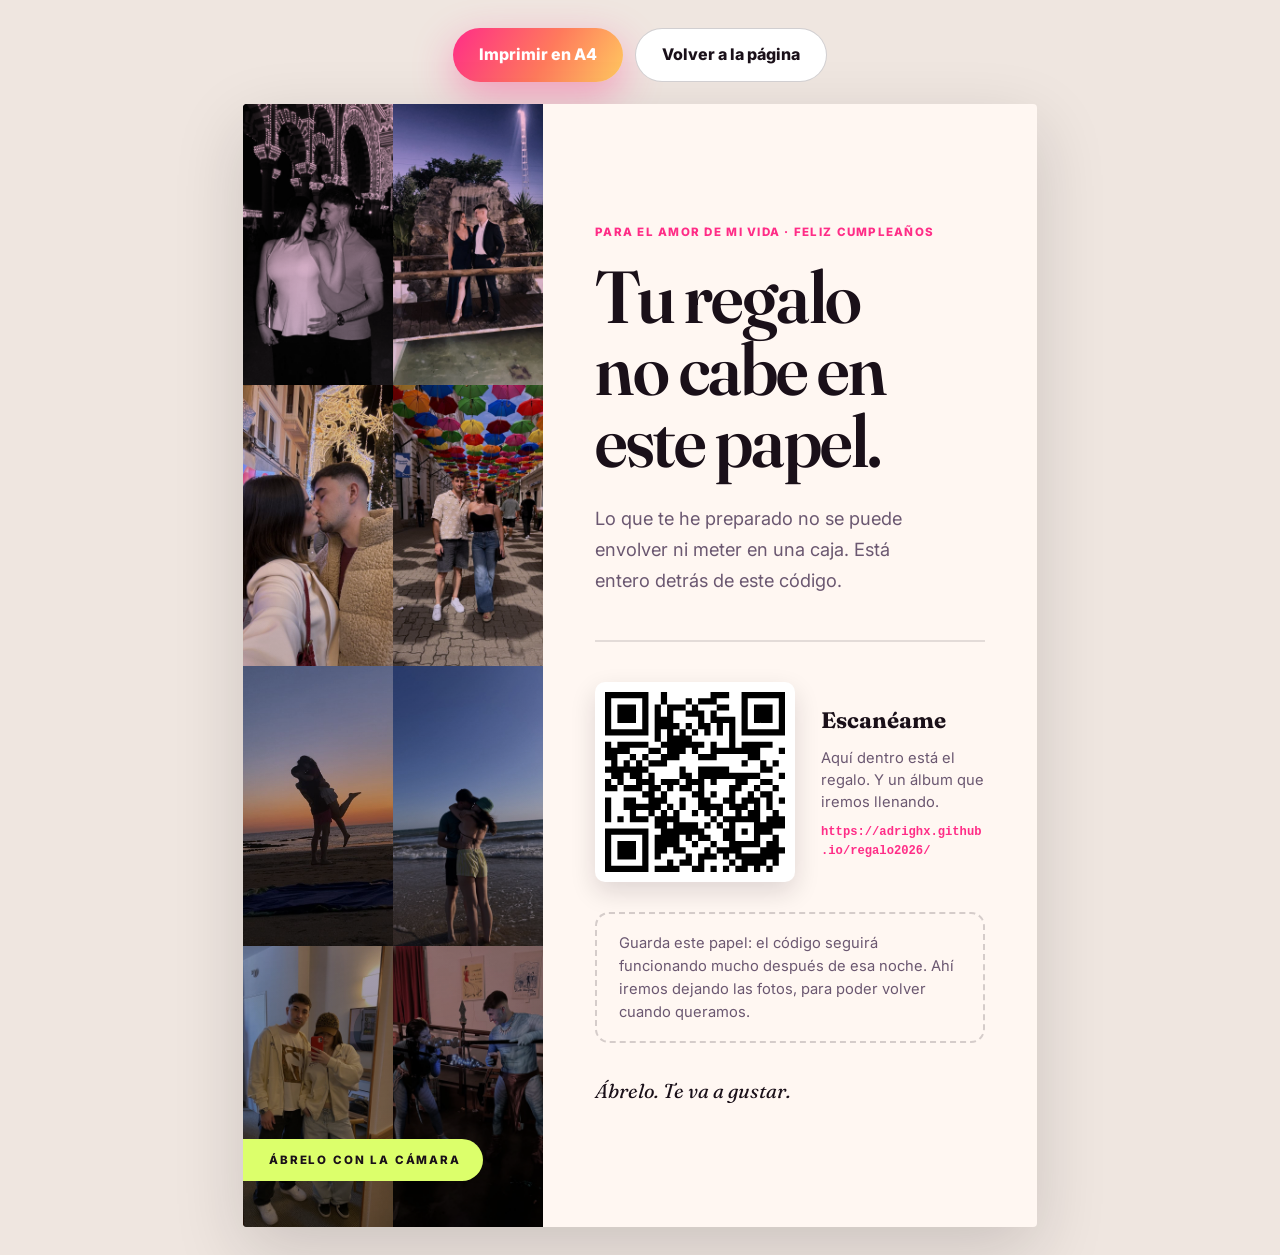
==== flyer.html @ 54339b84 "Add files via upload" ====
<!doctype html>
<html lang="es">
  <head>
    <meta charset="UTF-8" />
    <meta name="viewport" content="width=device-width, initial-scale=1.0" />
    <!-- Ni el título de la pestaña destripa la sorpresa -->
    <title>Panfleto imprimible</title>
    <meta name="robots" content="noindex" />
    <meta name="description" content="Panfleto imprimible en A4 con el código QR del regalo." />

    <link rel="icon" href="assets/favicon.svg" type="image/svg+xml" />
    <link rel="preconnect" href="https://fonts.googleapis.com" />
    <link rel="preconnect" href="https://fonts.gstatic.com" crossorigin />
    <link
      href="https://fonts.googleapis.com/css2?family=Fraunces:opsz,wght@9..144,400;9..144,600&family=Inter:wght@400;500;700;800&display=swap"
      rel="stylesheet"
    />
    <link rel="stylesheet" href="styles.css" />
    <script src="config.js"></script>
  </head>

  <body class="print-body">
    <!-- Estos botones no salen al imprimir -->
    <div class="print-actions">
      <button class="btn btn--primary" onclick="window.print()" type="button">
        Imprimir en A4
      </button>
      <a class="btn btn--ghost" href="index.html">Volver a la página</a>
    </div>

    <article class="flyer">
      <!-- ---------------- Columna de fotos ---------------- -->
      <div class="flyer-art">
        <div class="flyer-mosaic" id="flyer-mosaic" aria-hidden="true"></div>
        <p class="flyer-badge">Ábrelo con la cámara</p>
      </div>

      <!-- ---------------- Columna de texto ---------------- -->
      <div class="flyer-content">
        <!-- IMPORTANTE: nada de este bloque puede destripar la sorpresa.
             Los textos salen del apartado "flyer" de config.js. -->
        <p class="flyer-kicker" data-flyer="kicker">Para el amor de mi vida · Feliz cumpleaños</p>

        <h1 data-flyer="title">Tu regalo no cabe en este papel.</h1>

        <p class="flyer-lead" data-flyer="lead">
          Lo que te he preparado no se puede envolver ni meter en una caja. Está entero detrás de
          este código.
        </p>

        <div class="flyer-qr">
          <!-- QR guardado como archivo del proyecto: funciona aunque
               desaparezca cualquier servicio externo. Si algún día cambias
               la dirección de la web, regenera este archivo. -->
          <img src="assets/qr-regalo.svg" alt="Código QR que lleva a la página del regalo" />
          <div class="flyer-qr-text">
            <strong data-flyer="qrTitle">Escanéame</strong>
            <p data-flyer="qrText">Aquí dentro está el regalo. Y un álbum que iremos llenando.</p>
            <code id="flyer-url">https://adrighx.github.io/regalo2026/</code>
          </div>
        </div>

        <p class="flyer-note" data-flyer="note">
          Guarda este papel: el código seguirá funcionando mucho después de esa noche. Ahí iremos
          dejando las fotos, para poder volver cuando queramos.
        </p>

        <p class="flyer-sign" data-flyer="sign">Ábrelo. Te va a gustar.</p>
      </div>
    </article>

    <!-- El panfleto no usa script.js: se monta solo, con sus propios textos -->
    <script>
      // Piezas propias del panfleto: textos, mosaico de fotos y dirección del QR.
      document.addEventListener("DOMContentLoaded", () => {
        const cfg = window.GIFT_CONFIG || {};
        const f = cfg.flyer || {};

        // Textos: solo los del apartado "flyer", nunca los de la página
        document.querySelectorAll("[data-flyer]").forEach((nodo) => {
          const v = f[nodo.dataset.flyer];
          if (v) nodo.textContent = v;
        });

        const mosaico = document.getElementById("flyer-mosaic");
        const fotos = (cfg.heroPhotos || []).slice(0, 8);
        if (mosaico) {
          fotos.forEach((archivo) => {
            // Cada foto en su celda, para poder reencuadrarla desde el CSS
            const celda = document.createElement("div");
            celda.className = "flyer-cell";

            const img = document.createElement("img");
            img.src = "assets/collage/" + archivo;
            img.alt = "";

            celda.append(img);
            mosaico.append(celda);
          });
        }

        const url = document.getElementById("flyer-url");
        if (url && cfg.publicUrl) url.textContent = cfg.publicUrl;
      });
    </script>
  </body>
</html>
---- styles.css ----
/* ============================================================
   REGALO PARA MÓNICA · Karol G en Sevilla
   Hoja de estilos única. Ordenada por secciones para que sea
   fácil encontrar y tocar cosas.
   ============================================================ */

/* ------------------------------------------------------------
   1. VARIABLES DE COLOR Y TIPOGRAFÍA
   ------------------------------------------------------------ */
:root {
  --night: #120a16;
  --night-2: #1b0f22;
  --paper: #fff7f2;
  --ink: #1a1019;
  --muted: #6b5871;
  --muted-light: rgba(255, 247, 242, 0.72);

  --pink: #ff2d87;
  --coral: #ff7a5c;
  --violet: #7b3dff;
  --aqua: #12d8c4;
  --lime: #dcff6b;
  --gold: #ffc960;

  --display: "Fraunces", Georgia, "Times New Roman", serif;
  --body: Inter, system-ui, -apple-system, "Segoe UI", sans-serif;

  --radius: 20px;
  --radius-sm: 12px;
  --shadow-soft: 0 24px 70px rgba(26, 16, 25, 0.16);
  --shadow-hard: 0 30px 90px rgba(0, 0, 0, 0.45);

  --wrap: 1120px;
  --ease: cubic-bezier(0.22, 1, 0.36, 1);
}

/* ------------------------------------------------------------
   2. BASE
   ------------------------------------------------------------ */
*,
*::before,
*::after {
  box-sizing: border-box;
}

html {
  scroll-behavior: smooth;
  -webkit-text-size-adjust: 100%;
}

body {
  margin: 0;
  min-height: 100svh;
  overflow-x: hidden;
  color: var(--ink);
  font-family: var(--body);
  font-size: 16px;
  line-height: 1.6;
  background: var(--paper);
}

img {
  display: block;
  max-width: 100%;
}

h1,
h2,
h3 {
  margin: 0;
  font-family: var(--display);
  font-weight: 600;
  font-variation-settings: "opsz" 120, "SOFT" 20;
  letter-spacing: -0.02em;
  line-height: 0.98;
  text-wrap: balance;
}

p {
  margin: 0;
}

a {
  color: inherit;
}

button,
a {
  -webkit-tap-highlight-color: transparent;
}

:focus-visible {
  outline: 3px solid var(--aqua);
  outline-offset: 3px;
  border-radius: 6px;
}

.wrap {
  width: 100%;
  max-width: var(--wrap);
  margin-inline: auto;
  padding-inline: clamp(20px, 5vw, 48px);
}

.skip-link {
  position: absolute;
  top: -100px;
  left: 16px;
  z-index: 999;
  padding: 12px 18px;
  border-radius: 999px;
  background: var(--lime);
  color: var(--ink);
  font-weight: 800;
  text-decoration: none;
  transition: top 0.2s;
}

.skip-link:focus {
  top: 16px;
}

/* ------------------------------------------------------------
   3. PIEZAS REUTILIZABLES
   ------------------------------------------------------------ */
/* Ojo: en bloque y con el punto inline. Con inline-flex el texto se
   parte en trozos sueltos y al hacer dos líneas queda descolocado. */
.eyebrow {
  display: block;
  margin: 0 0 18px;
  color: var(--pink);
  font-size: 0.76rem;
  font-weight: 800;
  letter-spacing: 0.16em;
  line-height: 1.5;
  text-transform: uppercase;
}

.eyebrow .dot {
  display: inline-block;
  width: 7px;
  height: 7px;
  margin-right: 12px;
  border-radius: 50%;
  background: currentColor;
  box-shadow: 0 0 0 4px rgba(255, 45, 135, 0.18);
  vertical-align: middle;
}

.btn {
  display: inline-flex;
  align-items: center;
  justify-content: center;
  gap: 10px;
  min-height: 54px;
  padding: 0 26px;
  border: 0;
  border-radius: 999px;
  font: inherit;
  font-weight: 800;
  text-decoration: none;
  cursor: pointer;
  transition: transform 0.25s var(--ease), box-shadow 0.25s var(--ease);
}

.btn--primary {
  color: #fff;
  background: linear-gradient(120deg, var(--pink), var(--coral) 55%, var(--gold));
  box-shadow: 0 14px 40px rgba(255, 45, 135, 0.4);
}

.btn--ghost {
  border: 1px solid rgba(255, 247, 242, 0.28);
  background: rgba(255, 247, 242, 0.07);
  color: var(--paper);
  backdrop-filter: blur(10px);
}

.btn:hover {
  transform: translateY(-2px);
}

.btn--primary:hover {
  box-shadow: 0 20px 52px rgba(255, 45, 135, 0.52);
}

.btn:active {
  transform: translateY(0);
}

/* Animación de entrada al hacer scroll (la activa script.js) */
.reveal {
  opacity: 0;
  transform: translateY(26px);
  transition: opacity 0.7s var(--ease), transform 0.7s var(--ease);
}

.reveal.is-visible {
  opacity: 1;
  transform: none;
}

.section-heading h2 {
  max-width: 18ch;
  font-size: clamp(2.3rem, 6vw, 4.6rem);
}

.section-sub {
  max-width: 46ch;
  margin-top: 20px;
  color: var(--muted);
  font-size: 1.05rem;
}

/* ------------------------------------------------------------
   4. PORTADA
   ------------------------------------------------------------ */
.hero {
  position: relative;
  display: flex;
  flex-direction: column;
  min-height: 100svh;
  padding: 22px 0 90px;
  overflow: hidden;
  background: radial-gradient(120% 90% at 50% 0%, var(--night-2), var(--night) 70%);
  color: var(--paper);
  isolation: isolate;
}

/* Manchas de color que se mueven despacio de fondo */
.aurora {
  position: absolute;
  inset: -20%;
  z-index: -2;
  filter: blur(90px);
  opacity: 0.55;
  pointer-events: none;
}

.aurora span {
  position: absolute;
  width: 46vmax;
  height: 46vmax;
  border-radius: 50%;
  animation: drift 26s ease-in-out infinite alternate;
}

.aurora span:nth-child(1) {
  top: -6%;
  left: -8%;
  background: var(--pink);
}

.aurora span:nth-child(2) {
  top: 8%;
  right: -12%;
  background: var(--violet);
  animation-delay: -9s;
}

.aurora span:nth-child(3) {
  bottom: -22%;
  left: 26%;
  background: var(--aqua);
  animation-delay: -17s;
  opacity: 0.65;
}

@keyframes drift {
  from {
    transform: translate3d(0, 0, 0) scale(1);
  }
  to {
    transform: translate3d(6vw, 5vh, 0) scale(1.18);
  }
}

/* Grano de película, le da textura de cartel impreso */
.grain {
  position: absolute;
  inset: 0;
  z-index: -1;
  opacity: 0.16;
  pointer-events: none;
  background-image: url("data:image/svg+xml,%3Csvg xmlns='http://www.w3.org/2000/svg' width='140' height='140'%3E%3Cfilter id='n'%3E%3CfeTurbulence type='fractalNoise' baseFrequency='0.85' numOctaves='3'/%3E%3C/filter%3E%3Crect width='140' height='140' filter='url(%23n)' opacity='0.5'/%3E%3C/svg%3E");
}

.topbar {
  position: relative;
  z-index: 3;
  display: flex;
  align-items: center;
  justify-content: space-between;
  gap: 16px;
  width: 100%;
  max-width: var(--wrap);
  margin-inline: auto;
  padding-inline: clamp(20px, 5vw, 48px);
}

.brand,
.nav-link {
  display: inline-flex;
  align-items: center;
  gap: 10px;
  min-height: 44px;
  font-weight: 800;
  text-decoration: none;
}

/* --- "TE AMO" de la esquina: corazón que late + letras que flotan --- */
.brand-heart {
  display: grid;
  place-items: center;
  width: 34px;
  height: 34px;
  border-radius: 50%;
  color: var(--pink);
  background: rgba(255, 45, 135, 0.14);
  box-shadow: 0 0 0 1px rgba(255, 45, 135, 0.35);
  animation: latido 1.6s ease-in-out infinite;
}

@keyframes latido {
  0%,
  100% {
    transform: scale(1);
  }
  14% {
    transform: scale(1.18);
  }
  28% {
    transform: scale(1);
  }
  42% {
    transform: scale(1.12);
  }
  56% {
    transform: scale(1);
  }
}

.brand-text {
  display: inline-flex;
  font-family: var(--display);
  font-size: 1.32rem;
  font-weight: 600;
  letter-spacing: 0.06em;
}

.brand-text b {
  display: inline-block;
  font-weight: inherit;
  background: linear-gradient(120deg, var(--pink), var(--coral) 45%, var(--gold));
  -webkit-background-clip: text;
  background-clip: text;
  color: transparent;
  animation: flotar 3.2s ease-in-out infinite;
}

/* El hueco entre TE y AMO */
.brand-text i {
  width: 0.36em;
}

.brand-text b:nth-child(1) {
  animation-delay: 0s;
}
.brand-text b:nth-child(2) {
  animation-delay: 0.12s;
}
.brand-text b:nth-child(4) {
  animation-delay: 0.24s;
}
.brand-text b:nth-child(5) {
  animation-delay: 0.36s;
}
.brand-text b:nth-child(6) {
  animation-delay: 0.48s;
}

@keyframes flotar {
  0%,
  100% {
    transform: translateY(0) rotate(0deg);
  }
  50% {
    transform: translateY(-4px) rotate(-3deg);
  }
}

.brand:hover .brand-text b {
  animation-duration: 1.1s;
}

.topbar-links {
  display: flex;
  gap: 10px;
}

.nav-link {
  padding-inline: 18px;
  border: 1px solid rgba(255, 247, 242, 0.24);
  border-radius: 999px;
  background: rgba(255, 247, 242, 0.06);
  font-size: 0.92rem;
  transition: background 0.25s, border-color 0.25s;
}

.nav-link:hover {
  background: rgba(255, 247, 242, 0.16);
  border-color: rgba(255, 247, 242, 0.5);
}

.hero-grid {
  position: relative;
  z-index: 2;
  display: grid;
  grid-template-columns: minmax(0, 1.05fr) minmax(300px, 460px);
  align-items: center;
  gap: clamp(36px, 6vw, 80px);
  width: 100%;
  max-width: var(--wrap);
  margin: auto;
  padding: clamp(40px, 7vh, 80px) clamp(20px, 5vw, 48px) 0;
}

.hero-copy {
  min-width: 0;
}

.hero h1 {
  font-size: clamp(2.9rem, 8vw, 6.6rem);
  background: linear-gradient(100deg, #fff7f2 25%, #ffc9e2 60%, #b9f5ec);
  -webkit-background-clip: text;
  background-clip: text;
  color: transparent;
}

.lead {
  max-width: 46ch;
  margin-top: 26px;
  color: var(--muted-light);
  font-size: clamp(1.02rem, 1.6vw, 1.22rem);
  line-height: 1.72;
}

.actions {
  display: flex;
  flex-wrap: wrap;
  gap: 14px;
  margin-top: 34px;
}

/* --- El collage de fotos de la portada --- */
.poster {
  position: relative;
  margin: 0;
}

.poster-collage {
  display: grid;
  grid-template-columns: repeat(3, 1fr);
  gap: 10px;
  padding: 14px;
  border-radius: var(--radius);
  background: rgba(255, 247, 242, 0.06);
  border: 1px solid rgba(255, 247, 242, 0.16);
  box-shadow: var(--shadow-hard);
  backdrop-filter: blur(6px);
  transform: rotate(-1.5deg);
}

/* La celda recorta; la imagen de dentro se puede acercar libremente */
.poster-cell {
  position: relative;
  aspect-ratio: 3 / 4;
  overflow: hidden;
  border-radius: 10px;
  background: rgba(255, 247, 242, 0.08);
  cursor: pointer;
  transition: transform 0.5s var(--ease);
}

/* Que no salgan las 9 planas: cada una con su ángulo */
.poster-cell:nth-child(3n + 1) {
  transform: rotate(-1.6deg);
}
.poster-cell:nth-child(3n + 2) {
  transform: rotate(1.4deg);
}
.poster-cell:nth-child(3n) {
  transform: rotate(-0.6deg);
}

.poster-cell:hover {
  transform: scale(1.06) rotate(0deg);
  z-index: 2;
}

.poster-collage img {
  width: 100%;
  height: 100%;
  object-fit: cover;
  transition: filter 0.5s var(--ease);
}

.poster-collage:hover img {
  filter: saturate(1.12);
}

/* --- Encuadre fino de fotos concretas de la portada ---------------
   scale() acerca y translate() recoloca. El translate va en % del
   ancho/alto de la propia foto, así que no depende del tamaño de
   pantalla. Si cambias el orden en config.js, revisa estos números. */

/* 2ª foto: estabais pequeños en el plano general */
.poster-cell:nth-child(2) img {
  transform: scale(1.32) translateY(-7%);
}

/* 9ª foto: el espejo dejaba mucha pared vacía debajo. El encuadre
   termina justo en el marco del espejo. */
.poster-cell:nth-child(9) img {
  transform: scale(1.5) translate(5%, 13.7%);
}

.poster figcaption {
  position: absolute;
  right: -10px;
  bottom: -22px;
  display: grid;
  gap: 1px;
  padding: 13px 20px;
  border-radius: 14px;
  background: linear-gradient(135deg, var(--lime), var(--aqua));
  color: var(--ink);
  box-shadow: 0 16px 36px rgba(0, 0, 0, 0.4);
  transform: rotate(2deg);
}

.poster figcaption span {
  font-size: 0.68rem;
  font-weight: 800;
  letter-spacing: 0.12em;
  text-transform: uppercase;
}

.poster figcaption strong {
  font-family: var(--display);
  font-size: 1.35rem;
  font-weight: 600;
}

.scroll-hint {
  position: relative;
  z-index: 2;
  display: grid;
  place-items: center;
  margin-top: 46px;
}

.scroll-hint span {
  display: block;
  width: 24px;
  height: 40px;
  border: 2px solid rgba(255, 247, 242, 0.35);
  border-radius: 999px;
}

.scroll-hint span::after {
  content: "";
  display: block;
  width: 4px;
  height: 8px;
  margin: 7px auto;
  border-radius: 2px;
  background: var(--paper);
  animation: wheel 1.8s ease-in-out infinite;
}

@keyframes wheel {
  0%,
  100% {
    transform: translateY(0);
    opacity: 1;
  }
  60% {
    transform: translateY(14px);
    opacity: 0;
  }
}

/* ------------------------------------------------------------
   5. EL REGALO (banda oscura + entrada)
   ------------------------------------------------------------ */
.reveal-band {
  position: relative;
  padding: clamp(70px, 11vw, 120px) 0;
  background: linear-gradient(180deg, var(--night) 0%, #1d0f24 55%, var(--night) 100%);
  color: var(--paper);
}

.reveal-band .section-heading h2 {
  background: linear-gradient(100deg, #fff7f2, #ffd0e6 70%);
  -webkit-background-clip: text;
  background-clip: text;
  color: transparent;
}

.ticket-holder {
  position: relative;
  margin-top: 44px;
}

.ticket {
  position: relative;
  display: grid;
  grid-template-columns: minmax(0, 1fr) 200px;
  overflow: hidden;
  border-radius: var(--radius);
  background: linear-gradient(140deg, #fff7f2 0%, #ffe9f3 52%, #e4fffa 100%);
  color: var(--ink);
  box-shadow: 0 30px 90px rgba(255, 45, 135, 0.22), 0 0 0 1px rgba(255, 255, 255, 0.5) inset;
}

/* Muescas del billete, como una entrada de verdad */
.ticket::before,
.ticket::after {
  content: "";
  position: absolute;
  right: 200px;
  width: 26px;
  height: 26px;
  border-radius: 50%;
  background: #1d0f24;
  transform: translateX(50%);
}

.ticket::before {
  top: -13px;
}

.ticket::after {
  bottom: -13px;
}

.ticket-main {
  padding: clamp(28px, 4.5vw, 54px);
}

.ticket-kicker {
  margin-bottom: 16px;
  color: #b31069;
  font-size: 0.74rem;
  font-weight: 800;
  letter-spacing: 0.14em;
  text-transform: uppercase;
}

.ticket h3 {
  max-width: 16ch;
  font-size: clamp(1.85rem, 4.4vw, 3.5rem);
}

.ticket-details {
  display: grid;
  grid-template-columns: repeat(4, minmax(0, 1fr));
  gap: 18px;
  margin: 36px 0 0;
  padding-top: 28px;
  border-top: 1px dashed rgba(26, 16, 25, 0.22);
}

.ticket-details div {
  min-width: 0;
}

.ticket-details dt {
  color: var(--muted);
  font-size: 0.68rem;
  font-weight: 800;
  letter-spacing: 0.1em;
  text-transform: uppercase;
}

.ticket-details dd {
  margin: 7px 0 0;
  font-size: 1.02rem;
  font-weight: 700;
}

.ticket-stub {
  display: grid;
  place-content: center;
  justify-items: center;
  gap: 2px;
  padding: 24px;
  border-left: 2px dashed rgba(26, 16, 25, 0.3);
  background: linear-gradient(160deg, var(--aqua), #7ef0e0);
  text-align: center;
}

.ticket-stub small {
  font-size: 0.72rem;
  font-weight: 800;
  letter-spacing: 0.14em;
  text-transform: uppercase;
}

.ticket-stub strong {
  font-family: var(--display);
  font-size: 4.6rem;
  font-weight: 600;
  line-height: 1;
}

/* Rayitas tipo código de barras */
.stub-code {
  width: 74px;
  height: 34px;
  margin-top: 16px;
  background: repeating-linear-gradient(
    90deg,
    var(--ink) 0 2px,
    transparent 2px 4px,
    var(--ink) 4px 5px,
    transparent 5px 9px
  );
  opacity: 0.75;
}

/* --- La tapa sorpresa que oculta la entrada --- */
.ticket-holder[data-locked="true"] .ticket {
  filter: blur(16px) saturate(0.6);
  transform: scale(0.985);
  pointer-events: none;
  user-select: none;
}

.ticket-holder .ticket {
  transition: filter 0.9s var(--ease), transform 0.9s var(--ease);
}

.ticket-lock {
  position: absolute;
  inset: 0;
  display: grid;
  place-items: center;
  transition: opacity 0.5s var(--ease);
}

.ticket-holder[data-locked="false"] .ticket-lock {
  opacity: 0;
  pointer-events: none;
}

.lock-button {
  display: grid;
  gap: 12px;
  justify-items: center;
  padding: 30px 42px;
  border: 1px solid rgba(255, 247, 242, 0.3);
  border-radius: var(--radius);
  background: rgba(18, 10, 22, 0.55);
  color: var(--paper);
  font: inherit;
  font-weight: 800;
  cursor: pointer;
  backdrop-filter: blur(8px);
  transition: transform 0.3s var(--ease), background 0.3s;
}

.lock-button:hover {
  transform: scale(1.05);
  background: rgba(18, 10, 22, 0.72);
}

.lock-emoji {
  font-size: 2.6rem;
  animation: nudge 2.4s ease-in-out infinite;
}

@keyframes nudge {
  0%,
  100% {
    transform: rotate(-6deg) scale(1);
  }
  50% {
    transform: rotate(6deg) scale(1.08);
  }
}

.lock-text {
  letter-spacing: 0.08em;
  text-transform: uppercase;
  font-size: 0.82rem;
}

/* ------------------------------------------------------------
   6. CUENTA ATRÁS
   ------------------------------------------------------------ */
.countdown-block {
  margin-top: clamp(56px, 8vw, 90px);
  text-align: center;
}

.countdown-label {
  color: var(--aqua);
  text-align: center;
}

.countdown-label .dot {
  box-shadow: 0 0 0 4px rgba(18, 216, 196, 0.2);
}

.countdown {
  display: grid;
  grid-template-columns: repeat(4, minmax(0, 1fr));
  gap: 14px;
  margin-top: 6px;
}

.countdown div {
  padding: clamp(18px, 3vw, 30px) 10px;
  border: 1px solid rgba(255, 247, 242, 0.16);
  border-radius: var(--radius-sm);
  background: rgba(255, 247, 242, 0.05);
  box-shadow: 0 10px 34px rgba(0, 0, 0, 0.28);
  backdrop-filter: blur(10px);
}

.countdown strong {
  display: block;
  font-family: var(--display);
  font-size: clamp(2.1rem, 6vw, 3.9rem);
  font-weight: 600;
  font-variant-numeric: tabular-nums;
  line-height: 1;
}

.countdown span {
  display: block;
  margin-top: 8px;
  color: var(--muted-light);
  font-size: 0.68rem;
  font-weight: 800;
  letter-spacing: 0.14em;
  text-transform: uppercase;
}

.countdown-note {
  margin-top: 22px;
  color: rgba(255, 247, 242, 0.55);
  font-size: 0.88rem;
  font-weight: 600;
}

/* ------------------------------------------------------------
   7. LA CARTA + MÚSICA
   ------------------------------------------------------------ */
.letter {
  padding: clamp(70px, 11vw, 120px) 0;
  background: var(--paper);
}

.letter-grid {
  display: grid;
  grid-template-columns: 0.9fr 1.1fr;
  gap: clamp(30px, 6vw, 70px);
  align-items: start;
}

.letter h2 {
  font-size: clamp(2.2rem, 5.4vw, 4.2rem);
}

.letter-body p {
  color: var(--muted);
  font-size: clamp(1.02rem, 1.7vw, 1.2rem);
  line-height: 1.78;
}

.letter-sign {
  margin-top: 24px !important;
  padding-left: 20px;
  border-left: 3px solid var(--pink);
  color: var(--ink) !important;
  font-family: var(--display);
  font-size: 1.32rem !important;
  font-style: italic;
}

.player {
  margin-top: 38px;
}

.player iframe {
  display: block;
  width: 100%;
  border: 0;
  border-radius: var(--radius-sm);
}

/* ------------------------------------------------------------
   8. EL ÁLBUM
   ------------------------------------------------------------ */
.album {
  padding: clamp(60px, 10vw, 110px) 0 clamp(70px, 11vw, 120px);
  background: linear-gradient(180deg, var(--paper), #ffeef4);
}

/* Rejilla de fotos: crece sola según cuántas haya en config.js.
   En el móvil dos columnas, en pantallas grandes las que quepan. */
.album-gallery {
  display: grid;
  grid-template-columns: repeat(auto-fill, minmax(130px, 1fr));
  gap: 12px;
  margin-top: 50px;
}

@media (min-width: 700px) {
  .album-gallery {
    grid-template-columns: repeat(auto-fill, minmax(195px, 1fr));
    gap: 16px;
  }
}

/* Cuando aún no hay fotos, la tarjeta ocupa todo el ancho */
.album-gallery.is-empty {
  grid-template-columns: 1fr;
}

.album-tile {
  display: block;
  padding: 0;
  overflow: hidden;
  border: 0;
  border-radius: 14px;
  background: #f2e7e0;
  cursor: pointer;
  box-shadow: 0 10px 26px rgba(26, 16, 25, 0.1);
  transition: transform 0.35s var(--ease), box-shadow 0.35s var(--ease);
}

.album-tile img {
  width: 100%;
  height: 100%;
  aspect-ratio: 1 / 1;
  object-fit: cover;
  transition: transform 0.6s var(--ease);
}

.album-tile:hover,
.album-tile:focus-visible {
  transform: translateY(-6px);
  box-shadow: 0 22px 46px rgba(26, 16, 25, 0.2);
  z-index: 2;
}

.album-tile:hover img {
  transform: scale(1.07);
}

.album-empty {
  display: grid;
  gap: 10px;
  justify-items: center;
  padding: clamp(48px, 9vw, 84px) 24px;
  border: 2px dashed rgba(26, 16, 25, 0.16);
  border-radius: var(--radius);
  background: repeating-linear-gradient(-45deg, #fbf1ec 0 14px, #fff8f4 14px 28px);
  text-align: center;
}

.album-empty-icon {
  font-size: 2.6rem;
}

.album-empty p {
  font-family: var(--display);
  font-size: clamp(1.3rem, 3.4vw, 1.9rem);
  color: var(--ink);
}

.album-empty small {
  color: var(--muted);
  font-size: 0.94rem;
  font-weight: 600;
}

/* ------------------------------------------------------------
   9. VISOR DE FOTOS
   ------------------------------------------------------------ */
.lightbox {
  position: fixed;
  inset: 0;
  z-index: 2000;
  display: flex;
  flex-direction: column;
  align-items: center;
  justify-content: center;
  gap: 18px;
  padding: clamp(16px, 3vw, 32px);
  background: rgba(12, 7, 15, 0.94);
  backdrop-filter: blur(14px);
  animation: fadeIn 0.28s var(--ease);
}

.lightbox[hidden] {
  display: none;
}

.lightbox-close {
  position: absolute;
  top: 14px;
  right: 18px;
  width: 48px;
  height: 48px;
  border: 0;
  border-radius: 50%;
  background: rgba(255, 247, 242, 0.1);
  color: #fff;
  font-size: 2rem;
  line-height: 1;
  cursor: pointer;
  transition: background 0.2s;
}

.lightbox-close:hover {
  background: var(--pink);
}

/* El escenario ocupa todo el hueco que sobra, así el pie de foto
   nunca se monta encima de la imagen por muy alta que sea. */
.lightbox-stage {
  display: flex;
  flex: 1 1 auto;
  align-items: center;
  gap: clamp(8px, 2vw, 20px);
  width: min(100%, 1000px);
  min-height: 0;
  margin-inline: auto;
}

.lightbox-frame {
  display: grid;
  place-items: center;
  flex: 1 1 auto;
  min-width: 0;
  min-height: 0;
  height: 100%;
}

#lightbox-img {
  max-width: 100%;
  max-height: 100%;
  border-radius: 10px;
  box-shadow: 0 30px 70px rgba(0, 0, 0, 0.6);
  animation: popIn 0.32s var(--ease);
}

.lightbox-nav {
  flex: 0 0 auto;
  width: 52px;
  height: 52px;
  border: 0;
  border-radius: 50%;
  background: rgba(255, 247, 242, 0.1);
  color: #fff;
  font-size: 1.3rem;
  cursor: pointer;
  transition: background 0.2s, transform 0.2s;
}

.lightbox-nav:hover {
  background: var(--pink);
  transform: scale(1.08);
}

.lightbox-bar {
  display: grid;
  flex: 0 0 auto;
  gap: 6px;
  justify-items: center;
  color: #fff;
  text-align: center;
}

.lightbox-bar p {
  font-family: var(--display);
  font-size: 1.3rem;
}

.lightbox-counter {
  font-family: var(--body) !important;
  font-size: 0.8rem !important;
  font-weight: 700;
  letter-spacing: 0.1em;
  color: rgba(255, 247, 242, 0.55);
}

@keyframes fadeIn {
  from {
    opacity: 0;
  }
}

@keyframes popIn {
  from {
    opacity: 0;
    transform: scale(0.94);
  }
}

/* ------------------------------------------------------------
   10. PIE DE PÁGINA
   ------------------------------------------------------------ */
.site-footer {
  padding: 42px 0 54px;
  background: var(--night);
  color: var(--muted-light);
}

.footer-grid {
  display: flex;
  flex-wrap: wrap;
  align-items: center;
  justify-content: space-between;
  gap: 18px;
  font-size: 0.9rem;
}

.site-footer strong {
  color: var(--paper);
}

/* ------------------------------------------------------------
   11. CONFETI
   ------------------------------------------------------------ */
.confetti {
  position: fixed;
  top: -20px;
  z-index: 3000;
  width: 9px;
  height: 15px;
  border-radius: 2px;
  pointer-events: none;
  animation: fall 2.1s linear forwards;
}

@keyframes fall {
  to {
    transform: translate3d(var(--drift), 108vh, 0) rotate(640deg);
    opacity: 0;
  }
}

/* ------------------------------------------------------------
   12. MODO "DESPUÉS DEL CONCIERTO"
   Cuando pase el 11/06/2027 la página cambia de tono sola.
   ------------------------------------------------------------ */
[data-phase="despues"] .countdown-label {
  color: var(--gold);
}

[data-phase="despues"] .countdown-label .dot {
  box-shadow: 0 0 0 4px rgba(255, 201, 96, 0.2);
}

[data-phase="despues"] .scroll-hint,
[data-phase="despues"] .lock-emoji {
  display: none;
}

[data-phase="dia"] .hero h1 {
  background: linear-gradient(100deg, #fff7f2 20%, var(--gold) 70%);
  -webkit-background-clip: text;
  background-clip: text;
  color: transparent;
}

/* ------------------------------------------------------------
   13. RESPONSIVE
   ------------------------------------------------------------ */
@media (max-width: 900px) {
  .hero-grid,
  .letter-grid {
    grid-template-columns: 1fr;
  }

  .hero {
    min-height: auto;
    padding-bottom: 64px;
  }

  .poster {
    max-width: 420px;
    margin-inline: auto;
  }

  .ticket {
    grid-template-columns: 1fr;
  }

  .ticket::before,
  .ticket::after {
    right: 50%;
    top: auto;
    bottom: auto;
  }

  .ticket::before {
    left: -13px;
    right: auto;
    top: calc(100% - 118px);
    transform: none;
  }

  .ticket::after {
    right: -13px;
    left: auto;
    top: calc(100% - 118px);
    transform: none;
  }

  .ticket-stub {
    grid-auto-flow: column;
    align-items: center;
    justify-content: center;
    gap: 14px;
    padding: 20px;
    border-left: 0;
    border-top: 2px dashed rgba(26, 16, 25, 0.3);
  }

  .ticket-stub strong {
    font-size: 3rem;
  }

  .stub-code {
    margin-top: 0;
  }

  .ticket-details {
    grid-template-columns: repeat(2, minmax(0, 1fr));
  }
}

@media (max-width: 560px) {
  .nav-link--print {
    display: none;
  }

  .hero h1 {
    font-size: clamp(2.5rem, 11vw, 3.4rem);
  }

  .actions {
    display: grid;
  }

  .btn {
    width: 100%;
  }

  .poster figcaption {
    right: 0;
    bottom: -18px;
    padding: 10px 16px;
  }

  .countdown {
    grid-template-columns: repeat(2, minmax(0, 1fr));
    gap: 10px;
  }

  .lightbox-nav {
    width: 44px;
    height: 44px;
  }
}

/* ------------------------------------------------------------
   14. ACCESIBILIDAD: menos movimiento
   ------------------------------------------------------------ */
@media (prefers-reduced-motion: reduce) {
  html {
    scroll-behavior: auto;
  }

  *,
  *::before,
  *::after {
    animation-duration: 0.001ms !important;
    animation-iteration-count: 1 !important;
    transition-duration: 0.001ms !important;
  }

  .reveal {
    opacity: 1;
    transform: none;
  }
}

/* ============================================================
   15. EL PANFLETO IMPRIMIBLE (flyer.html)
   ============================================================ */
.print-body {
  display: grid;
  place-items: center;
  min-height: 100svh;
  padding: 28px 16px;
  background: #efe6e0;
}

.print-actions {
  display: flex;
  flex-wrap: wrap;
  gap: 12px;
  justify-content: center;
  margin-bottom: 22px;
}

.print-actions .btn--ghost {
  border-color: rgba(26, 16, 25, 0.2);
  background: #fff;
  color: var(--ink);
}

.flyer {
  display: grid;
  grid-template-columns: 300px 1fr;
  width: min(100%, 794px);
  min-height: 1123px;
  overflow: hidden;
  border-radius: 4px;
  background: var(--paper);
  box-shadow: var(--shadow-soft);
}

.flyer-art {
  position: relative;
  overflow: hidden;
  background: var(--night);
}

.flyer-mosaic {
  display: grid;
  grid-template-columns: repeat(2, 1fr);
  grid-auto-rows: 1fr;
  width: 100%;
  height: 100%;
}

/* Mismo sistema que en la portada: la celda recorta, la foto se acerca */
.flyer-cell {
  position: relative;
  overflow: hidden;
}

.flyer-mosaic img {
  width: 100%;
  height: 100%;
  object-fit: cover;
}

/* --- Encuadre fino de fotos concretas del panfleto ---------------
   5ª foto: estabais descentrados hacia la izquierda. */
.flyer-cell:nth-child(5) img {
  transform: scale(1.3) translate(8.5%, -5%);
}

/* Velo de color por encima de las fotos: suficiente para unificarlas,
   suave para que las caras se sigan reconociendo. */
.flyer-art::after {
  content: "";
  position: absolute;
  inset: 0;
  background: linear-gradient(
    170deg,
    rgba(255, 45, 135, 0.3),
    rgba(123, 61, 255, 0.16) 42%,
    rgba(18, 10, 22, 0.6)
  );
  mix-blend-mode: multiply;
}

.flyer-badge {
  position: absolute;
  left: 0;
  bottom: 46px;
  z-index: 2;
  padding: 12px 22px 12px 26px;
  border-radius: 0 999px 999px 0;
  background: var(--lime);
  color: var(--ink);
  font-size: 0.72rem;
  font-weight: 800;
  letter-spacing: 0.16em;
  text-transform: uppercase;
}

.flyer-content {
  display: flex;
  flex-direction: column;
  /* Centrado: sin la tabla de datos, el bloque necesita repartir
     el espacio sobrante arriba y abajo o queda descolgado. */
  justify-content: center;
  padding: 56px 52px;
}

.flyer-kicker {
  color: var(--pink);
  font-size: 0.72rem;
  font-weight: 800;
  /* Espaciado justo para que quepa en una línea y no parta la frase */
  letter-spacing: 0.11em;
  line-height: 1.5;
  text-transform: uppercase;
}

.flyer h1 {
  margin-top: 20px;
  font-size: 4.6rem;
  color: var(--ink);
}

.flyer-lead {
  margin-top: 26px;
  max-width: 32ch;
  color: var(--muted);
  font-size: 1.14rem;
  line-height: 1.7;
}

.flyer-qr {
  display: flex;
  align-items: center;
  gap: 26px;
  margin-top: 44px;
  padding-top: 40px;
  border-top: 2px solid rgba(26, 16, 25, 0.12);
}

.flyer-qr img {
  width: 200px;
  height: 200px;
  padding: 10px;
  border-radius: 10px;
  background: #fff;
  box-shadow: 0 10px 26px rgba(26, 16, 25, 0.14);
}

.flyer-qr-text strong {
  display: block;
  font-family: var(--display);
  font-size: 1.4rem;
}

.flyer-qr-text p {
  margin-top: 8px;
  max-width: 22ch;
  color: var(--muted);
  font-size: 0.92rem;
  line-height: 1.5;
}

.flyer-qr-text code {
  display: block;
  margin-top: 10px;
  color: var(--pink);
  font-size: 0.76rem;
  font-weight: 700;
  overflow-wrap: anywhere;
}

/* Nota que explica que el QR sirve también después del concierto.
   De paso rellena el hueco entre el QR y la firma. */
.flyer-note {
  margin-top: 30px;
  padding: 18px 22px;
  border: 2px dashed rgba(26, 16, 25, 0.18);
  border-radius: 14px;
  color: var(--muted);
  font-size: 0.92rem;
  line-height: 1.55;
}

.flyer-note strong {
  color: var(--ink);
}

.flyer-sign {
  margin-top: 32px;
  font-family: var(--display);
  font-size: 1.25rem;
  font-style: italic;
  color: var(--ink);
}

@media (max-width: 820px) {
  .flyer {
    grid-template-columns: 1fr;
    min-height: auto;
  }

  .flyer-art {
    min-height: 300px;
  }

  .flyer-content {
    padding: 38px 26px 44px;
  }

  .flyer h1 {
    font-size: clamp(2.6rem, 12vw, 3.6rem);
  }

  .flyer-qr {
    flex-direction: column;
    align-items: flex-start;
  }
}

@media print {
  @page {
    size: A4;
    margin: 0;
  }

  .print-body {
    display: block;
    padding: 0;
    background: #fff;
  }

  .print-actions {
    display: none;
  }

  .flyer {
    width: 210mm;
    height: 297mm;
    min-height: 297mm;
    border-radius: 0;
    box-shadow: none;
    break-inside: avoid;
  }

  /* Sin esto el navegador imprime los fondos en blanco */
  .flyer,
  .flyer * ,
  .flyer *::before,
  .flyer *::after {
    -webkit-print-color-adjust: exact;
    print-color-adjust: exact;
  }
}
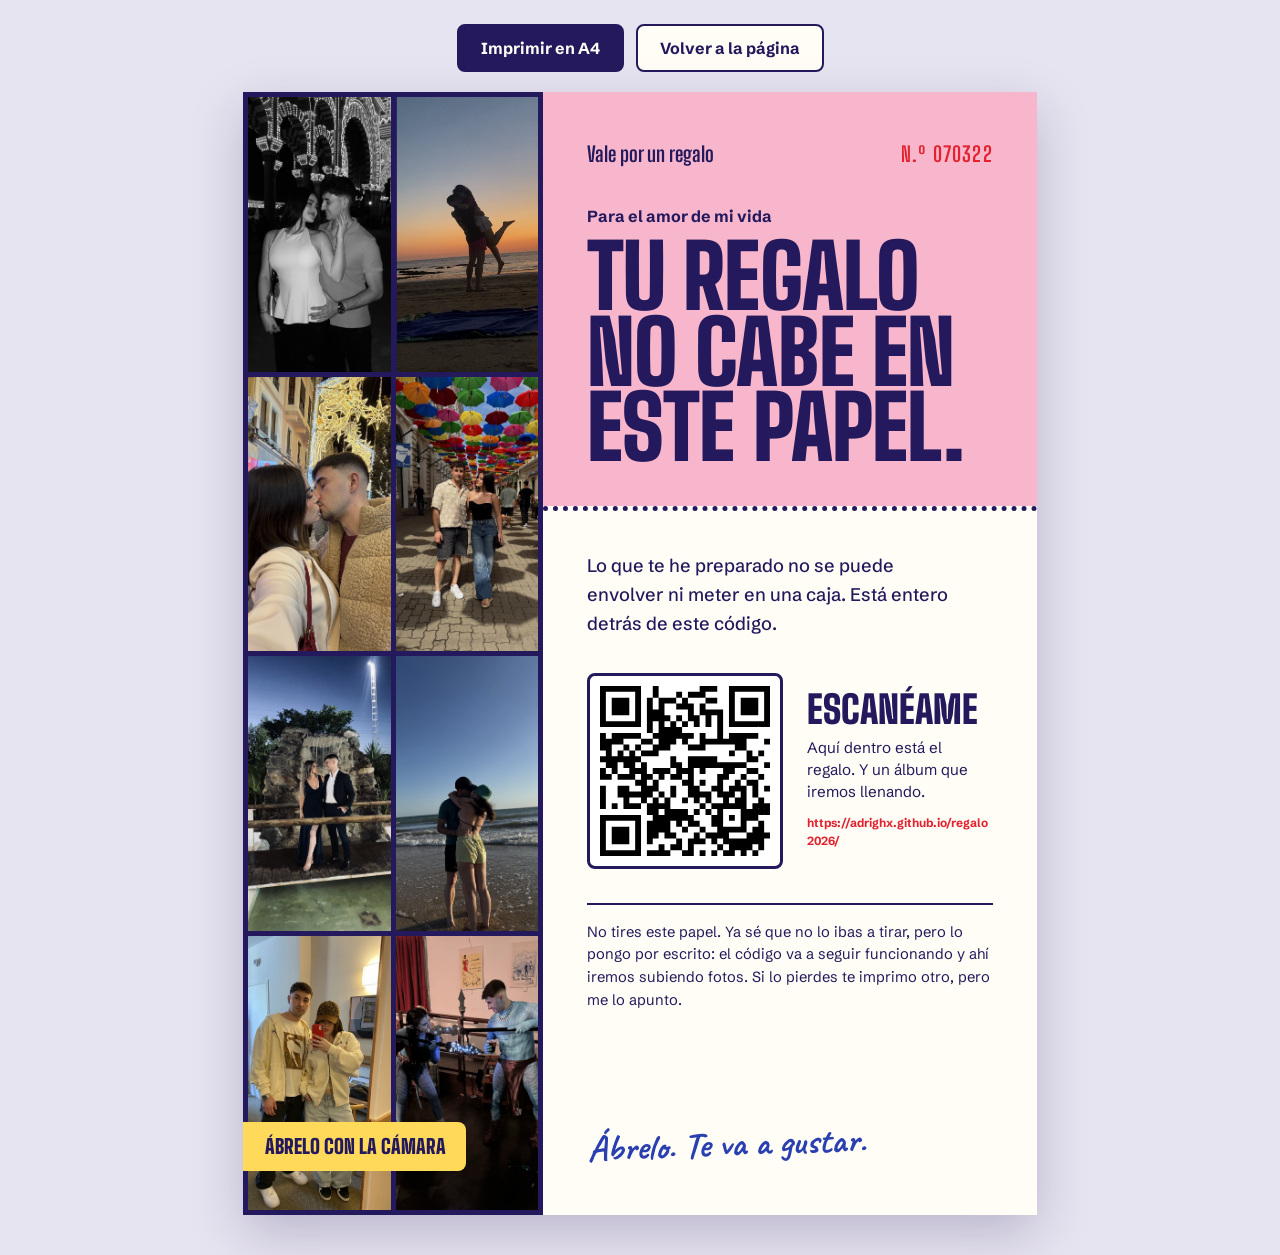
==== commit 45693f33: "Rediseño: la página es una tira de entradas con rasca - La sorpresa se descubre rascando; el resto d" ====
--- a/flyer.html
+++ b/flyer.html
@@ -12,7 +12,7 @@
     <link rel="preconnect" href="https://fonts.googleapis.com" />
     <link rel="preconnect" href="https://fonts.gstatic.com" crossorigin />
     <link
-      href="https://fonts.googleapis.com/css2?family=Fraunces:opsz,wght@9..144,400;9..144,600&family=Inter:wght@400;500;700;800&display=swap"
+      href="https://fonts.googleapis.com/css2?family=Big+Shoulders+Display:wght@700;900&family=Caveat:wght@500;700&family=Schibsted+Grotesk:wght@400;500;700&display=swap"
       rel="stylesheet"
     />
     <link rel="stylesheet" href="styles.css" />
@@ -22,10 +22,10 @@
   <body class="print-body">
     <!-- Estos botones no salen al imprimir -->
     <div class="print-actions">
-      <button class="btn btn--primary" onclick="window.print()" type="button">
+      <button class="boton boton--lleno" onclick="window.print()" type="button">
         Imprimir en A4
       </button>
-      <a class="btn btn--ghost" href="index.html">Volver a la página</a>
+      <a class="boton" href="index.html">Volver a la página</a>
     </div>
 
     <article class="flyer">
@@ -35,43 +35,50 @@
         <p class="flyer-badge">Ábrelo con la cámara</p>
       </div>
 
-      <!-- ---------------- Columna de texto ---------------- -->
+      <!-- ---------------- Columna de texto ----------------
+           IMPORTANTE: nada de este bloque puede destripar la sorpresa.
+           Los textos salen del apartado "flyer" de config.js. -->
       <div class="flyer-content">
-        <!-- IMPORTANTE: nada de este bloque puede destripar la sorpresa.
-             Los textos salen del apartado "flyer" de config.js. -->
-        <p class="flyer-kicker" data-flyer="kicker">Para el amor de mi vida · Feliz cumpleaños</p>
+        <div class="flyer-cabecera">
+          <p class="flyer-serie">
+            <span class="flyer-vale">Vale por un regalo</span>
+            <span>N.º <span id="flyer-serie">070322</span></span>
+          </p>
 
-        <h1 data-flyer="title">Tu regalo no cabe en este papel.</h1>
-
-        <p class="flyer-lead" data-flyer="lead">
-          Lo que te he preparado no se puede envolver ni meter en una caja. Está entero detrás de
-          este código.
-        </p>
-
-        <div class="flyer-qr">
-          <!-- QR guardado como archivo del proyecto: funciona aunque
-               desaparezca cualquier servicio externo. Si algún día cambias
-               la dirección de la web, regenera este archivo. -->
-          <img src="assets/qr-regalo.svg" alt="Código QR que lleva a la página del regalo" />
-          <div class="flyer-qr-text">
-            <strong data-flyer="qrTitle">Escanéame</strong>
-            <p data-flyer="qrText">Aquí dentro está el regalo. Y un álbum que iremos llenando.</p>
-            <code id="flyer-url">https://adrighx.github.io/regalo2026/</code>
-          </div>
+          <p class="flyer-kicker" data-flyer="kicker">Para el amor de mi vida · Feliz cumpleaños</p>
+          <h1 data-flyer="title">Tu regalo no cabe en este papel.</h1>
         </div>
 
-        <p class="flyer-note" data-flyer="note">
-          Guarda este papel: el código seguirá funcionando mucho después de esa noche. Ahí iremos
-          dejando las fotos, para poder volver cuando queramos.
-        </p>
+        <div class="flyer-cuerpo">
+          <p class="flyer-lead" data-flyer="lead">
+            Lo que te he preparado no se puede envolver ni meter en una caja. Está entero detrás de
+            este código.
+          </p>
 
-        <p class="flyer-sign" data-flyer="sign">Ábrelo. Te va a gustar.</p>
+          <div class="flyer-qr">
+            <!-- QR guardado como archivo del proyecto: funciona aunque
+                 desaparezca cualquier servicio externo. Si algún día cambias
+                 la dirección de la web, regenera este archivo. -->
+            <img src="assets/qr-regalo.svg" alt="Código QR que lleva a la página del regalo" />
+            <div class="flyer-qr-text">
+              <strong data-flyer="qrTitle">Escanéame</strong>
+              <p data-flyer="qrText">Aquí dentro está el regalo. Y un álbum que iremos llenando.</p>
+              <code id="flyer-url">https://adrighx.github.io/regalo2026/</code>
+            </div>
+          </div>
+
+          <p class="flyer-note" data-flyer="note">
+            Guarda este papel: el código seguirá funcionando mucho después de esa noche. Ahí iremos
+            dejando las fotos, para poder volver cuando queramos.
+          </p>
+
+          <p class="flyer-sign" data-flyer="sign">Ábrelo. Te va a gustar.</p>
+        </div>
       </div>
     </article>
 
     <!-- El panfleto no usa script.js: se monta solo, con sus propios textos -->
     <script>
-      // Piezas propias del panfleto: textos, mosaico de fotos y dirección del QR.
       document.addEventListener("DOMContentLoaded", () => {
         const cfg = window.GIFT_CONFIG || {};
         const f = cfg.flyer || {};
@@ -81,6 +88,17 @@
           const v = f[nodo.dataset.flyer];
           if (v) nodo.textContent = v;
         });
+
+        // Número de serie: el de config.js; si no hay, la fecha (día, mes, año)
+        const evento = new Date(cfg.eventDate || "");
+        const serie = document.getElementById("flyer-serie");
+        if (serie && cfg.serialNumber) {
+          serie.textContent = cfg.serialNumber;
+        } else if (serie && !Number.isNaN(evento.getTime())) {
+          const dos = (n) => String(n).padStart(2, "0");
+          serie.textContent =
+            dos(evento.getDate()) + dos(evento.getMonth() + 1) + dos(evento.getFullYear() % 100);
+        }
 
         const mosaico = document.getElementById("flyer-mosaic");
         const fotos = (cfg.heroPhotos || []).slice(0, 8);
--- a/styles.css
+++ b/styles.css
@@ -1,37 +1,29 @@
 /* ============================================================
-   REGALO PARA MÓNICA · Karol G en Sevilla
-   Hoja de estilos única. Ordenada por secciones para que sea
-   fácil encontrar y tocar cosas.
+   REGALO PARA MÓNICA
+   Toda la página es una tira de entradas de papel de colores,
+   impresa a una sola tinta y con el número de serie en rojo.
    ============================================================ */
 
 /* ------------------------------------------------------------
-   1. VARIABLES DE COLOR Y TIPOGRAFÍA
+   1. COLORES Y LETRAS
    ------------------------------------------------------------ */
 :root {
-  --night: #120a16;
-  --night-2: #1b0f22;
-  --paper: #fff7f2;
-  --ink: #1a1019;
-  --muted: #6b5871;
-  --muted-light: rgba(255, 247, 242, 0.72);
-
-  --pink: #ff2d87;
-  --coral: #ff7a5c;
-  --violet: #7b3dff;
-  --aqua: #12d8c4;
-  --lime: #dcff6b;
-  --gold: #ffc960;
-
-  --display: "Fraunces", Georgia, "Times New Roman", serif;
-  --body: Inter, system-ui, -apple-system, "Segoe UI", sans-serif;
-
-  --radius: 20px;
-  --radius-sm: 12px;
-  --shadow-soft: 0 24px 70px rgba(26, 16, 25, 0.16);
-  --shadow-hard: 0 30px 90px rgba(0, 0, 0, 0.45);
-
-  --wrap: 1120px;
-  --ease: cubic-bezier(0.22, 1, 0.36, 1);
+  --mesa: #1b1446; /* el fondo: la mesa sobre la que está la tira */
+  --tinta: #23195c; /* la única tinta con la que se imprime */
+  --rojo: #e3212f; /* tinta del numerador y de los sellos */
+  --boli: #2a3fb0; /* lo escrito a mano */
+
+  --rosa: #f7b6cb;
+  --celeste: #a9d4f5;
+  --amarillo: #ffd95a;
+  --menta: #a9e5c9;
+  --papel: #fffdf6;
+
+  --cartel: "Big Shoulders Display", "Arial Narrow", Impact, sans-serif;
+  --texto: "Schibsted Grotesk", system-ui, -apple-system, "Segoe UI", sans-serif;
+  --mano: "Caveat", "Segoe Print", cursive;
+
+  --ancho-tira: 640px;
 }
 
 /* ------------------------------------------------------------
@@ -52,11 +44,11 @@
   margin: 0;
   min-height: 100svh;
   overflow-x: hidden;
-  color: var(--ink);
-  font-family: var(--body);
-  font-size: 16px;
-  line-height: 1.6;
-  background: var(--paper);
+  background: var(--mesa);
+  color: var(--tinta);
+  font-family: var(--texto);
+  font-size: 1rem;
+  line-height: 1.55;
 }
 
 img {
@@ -66,931 +58,665 @@
 
 h1,
 h2,
-h3 {
+h3,
+p,
+dl,
+dd,
+ol {
   margin: 0;
-  font-family: var(--display);
-  font-weight: 600;
-  font-variation-settings: "opsz" 120, "SOFT" 20;
-  letter-spacing: -0.02em;
-  line-height: 0.98;
+}
+
+h1,
+h2 {
+  font-family: var(--cartel);
+  font-weight: 900;
+  text-transform: uppercase;
   text-wrap: balance;
 }
 
-p {
-  margin: 0;
+h1 {
+  font-size: clamp(3.1rem, 15.5vw, 6.2rem);
+  line-height: 0.86;
+  letter-spacing: -0.01em;
+}
+
+h2 {
+  font-size: clamp(2.1rem, 9.5vw, 3.3rem);
+  line-height: 0.92;
 }
 
 a {
   color: inherit;
 }
 
-button,
-a {
-  -webkit-tap-highlight-color: transparent;
+button {
+  font: inherit;
+  color: inherit;
 }
 
 :focus-visible {
-  outline: 3px solid var(--aqua);
+  outline: 3px solid var(--rojo);
   outline-offset: 3px;
-  border-radius: 6px;
-}
-
-.wrap {
-  width: 100%;
-  max-width: var(--wrap);
-  margin-inline: auto;
-  padding-inline: clamp(20px, 5vw, 48px);
-}
-
-.skip-link {
+}
+
+[hidden] {
+  display: none !important;
+}
+
+.saltar {
   position: absolute;
   top: -100px;
-  left: 16px;
-  z-index: 999;
-  padding: 12px 18px;
-  border-radius: 999px;
-  background: var(--lime);
-  color: var(--ink);
-  font-weight: 800;
-  text-decoration: none;
-  transition: top 0.2s;
-}
-
-.skip-link:focus {
-  top: 16px;
-}
-
-/* ------------------------------------------------------------
-   3. PIEZAS REUTILIZABLES
-   ------------------------------------------------------------ */
-/* Ojo: en bloque y con el punto inline. Con inline-flex el texto se
-   parte en trozos sueltos y al hacer dos líneas queda descolocado. */
-.eyebrow {
-  display: block;
-  margin: 0 0 18px;
-  color: var(--pink);
-  font-size: 0.76rem;
-  font-weight: 800;
-  letter-spacing: 0.16em;
-  line-height: 1.5;
-  text-transform: uppercase;
-}
-
-.eyebrow .dot {
+  left: 12px;
+  z-index: 50;
+  padding: 10px 16px;
+  background: var(--amarillo);
+  color: var(--tinta);
+  font-weight: 700;
+}
+
+.saltar:focus {
+  top: 12px;
+}
+
+.enlace {
   display: inline-block;
-  width: 7px;
-  height: 7px;
-  margin-right: 12px;
-  border-radius: 50%;
-  background: currentColor;
-  box-shadow: 0 0 0 4px rgba(255, 45, 135, 0.18);
-  vertical-align: middle;
-}
-
-.btn {
-  display: inline-flex;
-  align-items: center;
-  justify-content: center;
-  gap: 10px;
-  min-height: 54px;
-  padding: 0 26px;
-  border: 0;
-  border-radius: 999px;
-  font: inherit;
-  font-weight: 800;
-  text-decoration: none;
-  cursor: pointer;
-  transition: transform 0.25s var(--ease), box-shadow 0.25s var(--ease);
-}
-
-.btn--primary {
-  color: #fff;
-  background: linear-gradient(120deg, var(--pink), var(--coral) 55%, var(--gold));
-  box-shadow: 0 14px 40px rgba(255, 45, 135, 0.4);
-}
-
-.btn--ghost {
-  border: 1px solid rgba(255, 247, 242, 0.28);
-  background: rgba(255, 247, 242, 0.07);
-  color: var(--paper);
-  backdrop-filter: blur(10px);
-}
-
-.btn:hover {
-  transform: translateY(-2px);
-}
-
-.btn--primary:hover {
-  box-shadow: 0 20px 52px rgba(255, 45, 135, 0.52);
-}
-
-.btn:active {
-  transform: translateY(0);
-}
-
-/* Animación de entrada al hacer scroll (la activa script.js) */
-.reveal {
-  opacity: 0;
-  transform: translateY(26px);
-  transition: opacity 0.7s var(--ease), transform 0.7s var(--ease);
-}
-
-.reveal.is-visible {
-  opacity: 1;
-  transform: none;
-}
-
-.section-heading h2 {
-  max-width: 18ch;
-  font-size: clamp(2.3rem, 6vw, 4.6rem);
-}
-
-.section-sub {
-  max-width: 46ch;
-  margin-top: 20px;
-  color: var(--muted);
-  font-size: 1.05rem;
-}
-
-/* ------------------------------------------------------------
-   4. PORTADA
-   ------------------------------------------------------------ */
-.hero {
-  position: relative;
-  display: flex;
-  flex-direction: column;
-  min-height: 100svh;
-  padding: 22px 0 90px;
-  overflow: hidden;
-  background: radial-gradient(120% 90% at 50% 0%, var(--night-2), var(--night) 70%);
-  color: var(--paper);
-  isolation: isolate;
-}
-
-/* Manchas de color que se mueven despacio de fondo */
-.aurora {
-  position: absolute;
-  inset: -20%;
-  z-index: -2;
-  filter: blur(90px);
-  opacity: 0.55;
-  pointer-events: none;
-}
-
-.aurora span {
-  position: absolute;
-  width: 46vmax;
-  height: 46vmax;
-  border-radius: 50%;
-  animation: drift 26s ease-in-out infinite alternate;
-}
-
-.aurora span:nth-child(1) {
-  top: -6%;
-  left: -8%;
-  background: var(--pink);
-}
-
-.aurora span:nth-child(2) {
-  top: 8%;
-  right: -12%;
-  background: var(--violet);
-  animation-delay: -9s;
-}
-
-.aurora span:nth-child(3) {
-  bottom: -22%;
-  left: 26%;
-  background: var(--aqua);
-  animation-delay: -17s;
-  opacity: 0.65;
-}
-
-@keyframes drift {
-  from {
-    transform: translate3d(0, 0, 0) scale(1);
-  }
-  to {
-    transform: translate3d(6vw, 5vh, 0) scale(1.18);
-  }
-}
-
-/* Grano de película, le da textura de cartel impreso */
-.grain {
-  position: absolute;
-  inset: 0;
-  z-index: -1;
-  opacity: 0.16;
-  pointer-events: none;
-  background-image: url("data:image/svg+xml,%3Csvg xmlns='http://www.w3.org/2000/svg' width='140' height='140'%3E%3Cfilter id='n'%3E%3CfeTurbulence type='fractalNoise' baseFrequency='0.85' numOctaves='3'/%3E%3C/filter%3E%3Crect width='140' height='140' filter='url(%23n)' opacity='0.5'/%3E%3C/svg%3E");
-}
-
-.topbar {
-  position: relative;
-  z-index: 3;
+  font-weight: 700;
+  text-decoration-thickness: 2px;
+  text-underline-offset: 4px;
+}
+
+/* ------------------------------------------------------------
+   3. LA TAQUILLA (cabecera)
+   ------------------------------------------------------------ */
+.taquilla {
   display: flex;
   align-items: center;
   justify-content: space-between;
   gap: 16px;
-  width: 100%;
-  max-width: var(--wrap);
-  margin-inline: auto;
-  padding-inline: clamp(20px, 5vw, 48px);
-}
-
-.brand,
-.nav-link {
+  max-width: var(--ancho-tira);
+  margin: 0 auto;
+  padding: 18px 22px 14px;
+}
+
+.marca {
   display: inline-flex;
   align-items: center;
-  gap: 10px;
+  gap: 8px;
   min-height: 44px;
-  font-weight: 800;
+  color: var(--rosa);
   text-decoration: none;
 }
 
-/* --- "TE AMO" de la esquina: corazón que late + letras que flotan --- */
-.brand-heart {
-  display: grid;
-  place-items: center;
-  width: 34px;
-  height: 34px;
-  border-radius: 50%;
-  color: var(--pink);
-  background: rgba(255, 45, 135, 0.14);
-  box-shadow: 0 0 0 1px rgba(255, 45, 135, 0.35);
+.marca-corazon {
+  color: var(--rojo);
   animation: latido 1.6s ease-in-out infinite;
 }
 
+/* Dos pulsos seguidos y pausa, como un latido de verdad */
 @keyframes latido {
   0%,
+  56%,
   100% {
     transform: scale(1);
   }
   14% {
-    transform: scale(1.18);
+    transform: scale(1.22);
   }
   28% {
     transform: scale(1);
   }
   42% {
-    transform: scale(1.12);
-  }
-  56% {
-    transform: scale(1);
-  }
-}
-
-.brand-text {
-  display: inline-flex;
-  font-family: var(--display);
-  font-size: 1.32rem;
-  font-weight: 600;
-  letter-spacing: 0.06em;
-}
-
-.brand-text b {
-  display: inline-block;
-  font-weight: inherit;
-  background: linear-gradient(120deg, var(--pink), var(--coral) 45%, var(--gold));
-  -webkit-background-clip: text;
-  background-clip: text;
-  color: transparent;
-  animation: flotar 3.2s ease-in-out infinite;
-}
-
-/* El hueco entre TE y AMO */
-.brand-text i {
-  width: 0.36em;
-}
-
-.brand-text b:nth-child(1) {
-  animation-delay: 0s;
-}
-.brand-text b:nth-child(2) {
-  animation-delay: 0.12s;
-}
-.brand-text b:nth-child(4) {
-  animation-delay: 0.24s;
-}
-.brand-text b:nth-child(5) {
-  animation-delay: 0.36s;
-}
-.brand-text b:nth-child(6) {
-  animation-delay: 0.48s;
-}
-
-@keyframes flotar {
-  0%,
-  100% {
-    transform: translateY(0) rotate(0deg);
-  }
-  50% {
-    transform: translateY(-4px) rotate(-3deg);
-  }
-}
-
-.brand:hover .brand-text b {
-  animation-duration: 1.1s;
-}
-
-.topbar-links {
-  display: flex;
-  gap: 10px;
-}
-
-.nav-link {
-  padding-inline: 18px;
-  border: 1px solid rgba(255, 247, 242, 0.24);
-  border-radius: 999px;
-  background: rgba(255, 247, 242, 0.06);
-  font-size: 0.92rem;
-  transition: background 0.25s, border-color 0.25s;
-}
-
-.nav-link:hover {
-  background: rgba(255, 247, 242, 0.16);
-  border-color: rgba(255, 247, 242, 0.5);
-}
-
-.hero-grid {
+    transform: scale(1.14);
+  }
+}
+
+.marca-texto {
+  font-family: var(--cartel);
+  font-size: 1.7rem;
+  font-weight: 900;
+  letter-spacing: 0.04em;
+  line-height: 1;
+  text-transform: uppercase;
+}
+
+.serie {
+  color: var(--rojo);
+  font-family: var(--cartel);
+  font-size: 1.35rem;
+  font-weight: 700;
+  letter-spacing: 0.08em;
+}
+
+/* ------------------------------------------------------------
+   4. LA TIRA Y SUS CUPONES
+   ------------------------------------------------------------ */
+.tira {
+  max-width: var(--ancho-tira);
+  margin: 0 auto;
+  padding: 0 14px 56px;
+}
+
+.cupon {
   position: relative;
-  z-index: 2;
+  padding: 34px 24px 38px;
+  background: var(--papel);
+}
+
+.cupon--rosa {
+  background: var(--rosa);
+  border-radius: 16px 16px 0 0;
+}
+
+.cupon--celeste {
+  background: var(--celeste);
+}
+
+.cupon--amarillo {
+  background: var(--amarillo);
+}
+
+.cupon--menta {
+  background: var(--menta);
+}
+
+.cupon--matriz {
+  border-radius: 0 0 16px 16px;
+  text-align: center;
+}
+
+/* El troquel entre cupón y cupón: una fila de agujeros y dos muescas */
+.perforado {
+  border-top: 5px dotted var(--mesa);
+}
+
+.perforado::before,
+.perforado::after {
+  content: "";
+  position: absolute;
+  top: -15px;
+  width: 26px;
+  height: 26px;
+  border-radius: 50%;
+  background: var(--mesa);
+}
+
+.perforado::before {
+  left: -13px;
+}
+
+.perforado::after {
+  right: -13px;
+}
+
+.cupon-nota {
+  margin-top: 10px;
+  max-width: 44ch;
+}
+
+/* ------------------------------------------------------------
+   5. CUPÓN 1: LA ENTRADA
+   ------------------------------------------------------------ */
+.entradilla {
+  margin-top: 22px;
+  max-width: 40ch;
+  font-size: 1.1rem;
+  font-weight: 500;
+}
+
+.datos {
   display: grid;
-  grid-template-columns: minmax(0, 1.05fr) minmax(300px, 460px);
-  align-items: center;
-  gap: clamp(36px, 6vw, 80px);
+  grid-template-columns: 1fr 1fr;
+  column-gap: 20px;
+  margin-top: 28px;
+}
+
+.datos div {
+  padding: 9px 0 11px;
+  border-top: 2px solid var(--tinta);
+}
+
+.datos dt {
+  font-size: 0.8rem;
+  font-weight: 500;
+}
+
+.datos dd {
+  font-size: 1.06rem;
+  font-weight: 700;
+  line-height: 1.25;
+}
+
+/* --- El rasca --- */
+.rasca {
+  margin-top: 26px;
+}
+
+.rasca-pregunta {
+  font-family: var(--cartel);
+  font-size: 1.55rem;
+  font-weight: 700;
+  line-height: 1.1;
+  text-transform: uppercase;
+}
+
+.rasca-zona {
+  position: relative;
+  margin-top: 12px;
+  overflow: hidden;
+  border: 2px solid var(--tinta);
+  border-radius: 8px;
+  background: var(--papel);
+}
+
+.premio {
+  display: grid;
+  gap: 8px;
+  align-content: center;
+  min-height: 168px;
+  padding: 20px 18px;
+}
+
+.premio-linea {
+  font-family: var(--cartel);
+  font-size: clamp(2rem, 9.4vw, 3.1rem);
+  font-weight: 900;
+  line-height: 0.95;
+  text-transform: uppercase;
+  text-wrap: balance;
+}
+
+.premio-detalle {
+  font-weight: 700;
+}
+
+.rasca-capa {
+  position: absolute;
+  inset: 0;
   width: 100%;
-  max-width: var(--wrap);
-  margin: auto;
-  padding: clamp(40px, 7vh, 80px) clamp(20px, 5vw, 48px) 0;
-}
-
-.hero-copy {
-  min-width: 0;
-}
-
-.hero h1 {
-  font-size: clamp(2.9rem, 8vw, 6.6rem);
-  background: linear-gradient(100deg, #fff7f2 25%, #ffc9e2 60%, #b9f5ec);
-  -webkit-background-clip: text;
-  background-clip: text;
-  color: transparent;
-}
-
-.lead {
-  max-width: 46ch;
-  margin-top: 26px;
-  color: var(--muted-light);
-  font-size: clamp(1.02rem, 1.6vw, 1.22rem);
-  line-height: 1.72;
-}
-
-.actions {
-  display: flex;
-  flex-wrap: wrap;
-  gap: 14px;
-  margin-top: 34px;
-}
-
-/* --- El collage de fotos de la portada --- */
-.poster {
+  height: 100%;
+  cursor: grab;
+  /* Para que el dedo rasque en vez de mover la página */
+  touch-action: none;
+  transition: opacity 0.5s ease;
+}
+
+.rasca-capa:active {
+  cursor: grabbing;
+}
+
+.rasca-atajo {
+  margin-top: 10px;
+  padding: 6px 0;
+  border: 0;
+  background: none;
+  font-size: 0.9rem;
+  text-decoration: underline;
+  text-underline-offset: 3px;
+  cursor: pointer;
+}
+
+[data-abierto="true"] .rasca-capa {
+  opacity: 0;
+  pointer-events: none;
+}
+
+[data-abierto="true"] .rasca-atajo {
+  display: none;
+}
+
+/* --- Sellos de tinta --- */
+.sello {
+  width: fit-content;
+  padding: 4px 14px 5px;
+  border: 3px solid var(--rojo);
+  border-radius: 6px;
+  color: var(--rojo);
+  font-family: var(--cartel);
+  font-weight: 900;
+  line-height: 1;
+  text-transform: uppercase;
+  mix-blend-mode: multiply;
+}
+
+.sello--valida {
+  margin: -14px 6px 0 auto;
   position: relative;
-  margin: 0;
-}
-
+  font-size: 1.7rem;
+  transform: rotate(-7deg);
+  opacity: 0;
+}
+
+.sello--valida b {
+  font-size: 2.6rem;
+}
+
+[data-abierto="true"] .sello--valida {
+  opacity: 0.92;
+}
+
+/* El golpe de sello: solo la primera vez que se destapa */
+.recien-abierto .sello--valida {
+  animation: sellar 0.45s 0.55s cubic-bezier(0.2, 1.4, 0.4, 1) both;
+}
+
+@keyframes sellar {
+  from {
+    opacity: 0;
+    transform: rotate(-18deg) scale(2.6);
+  }
+  to {
+    opacity: 0.92;
+    transform: rotate(-7deg) scale(1);
+  }
+}
+
+/* Solo aparece cuando la noche ya ha pasado */
+.sello--usada {
+  display: none;
+  position: absolute;
+  top: 18px;
+  right: 10px;
+  max-width: 11ch;
+  padding: 6px 12px 8px;
+  border-width: 3px;
+  font-size: 1.35rem;
+  text-align: center;
+  transform: rotate(11deg);
+  opacity: 0.88;
+}
+
+[data-phase="despues"] .sello--usada {
+  display: block;
+}
+
+/* ------------------------------------------------------------
+   6. CUPÓN 2: LAS FOTOS (tira de fotomatón)
+   ------------------------------------------------------------ */
 .poster-collage {
   display: grid;
   grid-template-columns: repeat(3, 1fr);
-  gap: 10px;
-  padding: 14px;
-  border-radius: var(--radius);
-  background: rgba(255, 247, 242, 0.06);
-  border: 1px solid rgba(255, 247, 242, 0.16);
-  box-shadow: var(--shadow-hard);
-  backdrop-filter: blur(6px);
-  transform: rotate(-1.5deg);
+  gap: 7px;
+  margin-top: 20px;
+  padding: 9px;
+  border-radius: 6px;
+  background: var(--tinta);
 }
 
 /* La celda recorta; la imagen de dentro se puede acercar libremente */
 .poster-cell {
+  display: block;
   position: relative;
   aspect-ratio: 3 / 4;
+  padding: 0;
   overflow: hidden;
-  border-radius: 10px;
-  background: rgba(255, 247, 242, 0.08);
-  cursor: pointer;
-  transition: transform 0.5s var(--ease);
-}
-
-/* Que no salgan las 9 planas: cada una con su ángulo */
-.poster-cell:nth-child(3n + 1) {
-  transform: rotate(-1.6deg);
-}
-.poster-cell:nth-child(3n + 2) {
-  transform: rotate(1.4deg);
-}
-.poster-cell:nth-child(3n) {
-  transform: rotate(-0.6deg);
-}
-
-.poster-cell:hover {
-  transform: scale(1.06) rotate(0deg);
-  z-index: 2;
+  border: 0;
+  border-radius: 2px;
+  background: #3a2f7a;
+  cursor: zoom-in;
 }
 
 .poster-collage img {
   width: 100%;
   height: 100%;
   object-fit: cover;
-  transition: filter 0.5s var(--ease);
-}
-
-.poster-collage:hover img {
-  filter: saturate(1.12);
-}
-
-/* --- Encuadre fino de fotos concretas de la portada ---------------
-   scale() acerca y translate() recoloca. El translate va en % del
-   ancho/alto de la propia foto, así que no depende del tamaño de
-   pantalla. Si cambias el orden en config.js, revisa estos números. */
-
-/* 2ª foto: estabais pequeños en el plano general */
-.poster-cell:nth-child(2) img {
+}
+
+/* --- Encuadre fino de fotos concretas ------------------------------
+   scale() acerca y translate() recoloca (en % del tamaño de la foto).
+   Van por POSICIÓN: si cambias el orden en config.js, revísalos. */
+
+/* 5ª foto (la de gala): estabais pequeños en el plano general */
+.poster-cell:nth-child(5) img {
   transform: scale(1.32) translateY(-7%);
 }
 
-/* 9ª foto: el espejo dejaba mucha pared vacía debajo. El encuadre
-   termina justo en el marco del espejo. */
+/* 9ª foto: el espejo dejaba mucha pared vacía debajo */
 .poster-cell:nth-child(9) img {
   transform: scale(1.5) translate(5%, 13.7%);
 }
 
-.poster figcaption {
-  position: absolute;
-  right: -10px;
-  bottom: -22px;
-  display: grid;
-  gap: 1px;
-  padding: 13px 20px;
-  border-radius: 14px;
-  background: linear-gradient(135deg, var(--lime), var(--aqua));
-  color: var(--ink);
-  box-shadow: 0 16px 36px rgba(0, 0, 0, 0.4);
-  transform: rotate(2deg);
-}
-
-.poster figcaption span {
-  font-size: 0.68rem;
-  font-weight: 800;
-  letter-spacing: 0.12em;
+/* ------------------------------------------------------------
+   7. EL AVISO DE "TIRA PLEGADA" Y EL DESPLIEGUE
+   ------------------------------------------------------------ */
+/* Tres cantos de colores asomando: los cupones que faltan, doblados */
+.tira-aviso {
+  padding: 34px 24px 20px;
+  background: linear-gradient(
+    var(--amarillo) 0 8px,
+    var(--papel) 8px 16px,
+    var(--menta) 16px 24px,
+    transparent 24px
+  );
+  color: var(--rosa);
+  font-size: 0.95rem;
+  text-align: center;
+}
+
+[data-abierto="true"] .tira-aviso {
+  display: none;
+}
+
+.tira-resto {
+  perspective: 1400px;
+}
+
+.recien-abierto .tira-resto .cupon {
+  transform-origin: top center;
+  animation: desplegar 0.7s cubic-bezier(0.3, 1.25, 0.5, 1) both;
+}
+
+.recien-abierto .tira-resto .cupon:nth-child(1) {
+  animation-delay: 0.9s;
+}
+
+.recien-abierto .tira-resto .cupon:nth-child(2) {
+  animation-delay: 1.2s;
+}
+
+.recien-abierto .tira-resto .cupon:nth-child(3) {
+  animation-delay: 1.5s;
+}
+
+@keyframes desplegar {
+  from {
+    opacity: 0;
+    transform: rotateX(-88deg);
+  }
+  to {
+    opacity: 1;
+    transform: rotateX(0);
+  }
+}
+
+/* ------------------------------------------------------------
+   8. CUPÓN 3: CUENTA ATRÁS Y CONDICIONES
+   ------------------------------------------------------------ */
+.cuenta {
+  margin-top: 6px;
+}
+
+.cuenta-dias {
+  display: flex;
+  align-items: baseline;
+  gap: 12px;
+  font-family: var(--cartel);
   text-transform: uppercase;
 }
 
-.poster figcaption strong {
-  font-family: var(--display);
-  font-size: 1.35rem;
-  font-weight: 600;
-}
-
-.scroll-hint {
-  position: relative;
-  z-index: 2;
-  display: grid;
-  place-items: center;
-  margin-top: 46px;
-}
-
-.scroll-hint span {
-  display: block;
-  width: 24px;
-  height: 40px;
-  border: 2px solid rgba(255, 247, 242, 0.35);
-  border-radius: 999px;
-}
-
-.scroll-hint span::after {
-  content: "";
-  display: block;
-  width: 4px;
-  height: 8px;
-  margin: 7px auto;
-  border-radius: 2px;
-  background: var(--paper);
-  animation: wheel 1.8s ease-in-out infinite;
-}
-
-@keyframes wheel {
-  0%,
-  100% {
-    transform: translateY(0);
-    opacity: 1;
-  }
-  60% {
-    transform: translateY(14px);
-    opacity: 0;
-  }
-}
-
-/* ------------------------------------------------------------
-   5. EL REGALO (banda oscura + entrada)
-   ------------------------------------------------------------ */
-.reveal-band {
-  position: relative;
-  padding: clamp(70px, 11vw, 120px) 0;
-  background: linear-gradient(180deg, var(--night) 0%, #1d0f24 55%, var(--night) 100%);
-  color: var(--paper);
-}
-
-.reveal-band .section-heading h2 {
-  background: linear-gradient(100deg, #fff7f2, #ffd0e6 70%);
-  -webkit-background-clip: text;
-  background-clip: text;
-  color: transparent;
-}
-
-.ticket-holder {
-  position: relative;
-  margin-top: 44px;
-}
-
-.ticket {
-  position: relative;
-  display: grid;
-  grid-template-columns: minmax(0, 1fr) 200px;
-  overflow: hidden;
-  border-radius: var(--radius);
-  background: linear-gradient(140deg, #fff7f2 0%, #ffe9f3 52%, #e4fffa 100%);
-  color: var(--ink);
-  box-shadow: 0 30px 90px rgba(255, 45, 135, 0.22), 0 0 0 1px rgba(255, 255, 255, 0.5) inset;
-}
-
-/* Muescas del billete, como una entrada de verdad */
-.ticket::before,
-.ticket::after {
-  content: "";
-  position: absolute;
-  right: 200px;
-  width: 26px;
-  height: 26px;
-  border-radius: 50%;
-  background: #1d0f24;
-  transform: translateX(50%);
-}
-
-.ticket::before {
-  top: -13px;
-}
-
-.ticket::after {
-  bottom: -13px;
-}
-
-.ticket-main {
-  padding: clamp(28px, 4.5vw, 54px);
-}
-
-.ticket-kicker {
-  margin-bottom: 16px;
-  color: #b31069;
-  font-size: 0.74rem;
-  font-weight: 800;
-  letter-spacing: 0.14em;
+.cuenta-dias strong {
+  color: var(--rojo);
+  font-size: clamp(6.5rem, 36vw, 13rem);
+  font-weight: 900;
+  line-height: 0.84;
+  font-variant-numeric: tabular-nums;
+}
+
+.cuenta-dias span {
+  font-size: 2.2rem;
+  font-weight: 700;
+}
+
+.cuenta-resto {
+  margin-top: 8px;
+  font-size: 1.15rem;
+  font-variant-numeric: tabular-nums;
+}
+
+.cuenta-resto strong {
+  font-weight: 700;
+}
+
+.condiciones {
+  margin-top: 30px;
+  padding-top: 14px;
+  border-top: 2px solid var(--tinta);
+  font-size: 0.9rem;
+}
+
+.condiciones h3 {
+  font-size: 0.9rem;
+  font-weight: 700;
+}
+
+.condiciones ol {
+  margin-top: 6px;
+  padding-left: 1.3em;
+}
+
+.condiciones li + li {
+  margin-top: 3px;
+}
+
+/* ------------------------------------------------------------
+   9. CUPÓN 4: EL REVERSO, ESCRITO A BOLI
+   ------------------------------------------------------------ */
+.carta {
+  margin-top: 22px;
+  color: var(--boli);
+  font-family: var(--mano);
+  font-size: 1.62rem;
+  font-weight: 500;
+  line-height: 38px;
+  /* Renglones: cada línea de texto se apoya en una raya */
+  background: repeating-linear-gradient(
+    transparent 0 36px,
+    rgba(42, 63, 176, 0.2) 36px 38px
+  );
+}
+
+.carta-firma {
+  margin-top: 38px;
+  font-weight: 700;
+  transform: rotate(-1.5deg);
+  transform-origin: left center;
+}
+
+.ensayo-titulo {
+  margin-top: 40px;
+  font-family: var(--cartel);
+  font-size: 1.55rem;
+  font-weight: 700;
+  line-height: 1.1;
   text-transform: uppercase;
 }
 
-.ticket h3 {
-  max-width: 16ch;
-  font-size: clamp(1.85rem, 4.4vw, 3.5rem);
-}
-
-.ticket-details {
-  display: grid;
-  grid-template-columns: repeat(4, minmax(0, 1fr));
-  gap: 18px;
-  margin: 36px 0 0;
-  padding-top: 28px;
-  border-top: 1px dashed rgba(26, 16, 25, 0.22);
-}
-
-.ticket-details div {
-  min-width: 0;
-}
-
-.ticket-details dt {
-  color: var(--muted);
-  font-size: 0.68rem;
-  font-weight: 800;
-  letter-spacing: 0.1em;
-  text-transform: uppercase;
-}
-
-.ticket-details dd {
-  margin: 7px 0 0;
-  font-size: 1.02rem;
-  font-weight: 700;
-}
-
-.ticket-stub {
-  display: grid;
-  place-content: center;
-  justify-items: center;
-  gap: 2px;
-  padding: 24px;
-  border-left: 2px dashed rgba(26, 16, 25, 0.3);
-  background: linear-gradient(160deg, var(--aqua), #7ef0e0);
-  text-align: center;
-}
-
-.ticket-stub small {
-  font-size: 0.72rem;
-  font-weight: 800;
-  letter-spacing: 0.14em;
-  text-transform: uppercase;
-}
-
-.ticket-stub strong {
-  font-family: var(--display);
-  font-size: 4.6rem;
-  font-weight: 600;
-  line-height: 1;
-}
-
-/* Rayitas tipo código de barras */
-.stub-code {
-  width: 74px;
-  height: 34px;
-  margin-top: 16px;
-  background: repeating-linear-gradient(
-    90deg,
-    var(--ink) 0 2px,
-    transparent 2px 4px,
-    var(--ink) 4px 5px,
-    transparent 5px 9px
-  );
-  opacity: 0.75;
-}
-
-/* --- La tapa sorpresa que oculta la entrada --- */
-.ticket-holder[data-locked="true"] .ticket {
-  filter: blur(16px) saturate(0.6);
-  transform: scale(0.985);
-  pointer-events: none;
-  user-select: none;
-}
-
-.ticket-holder .ticket {
-  transition: filter 0.9s var(--ease), transform 0.9s var(--ease);
-}
-
-.ticket-lock {
-  position: absolute;
-  inset: 0;
-  display: grid;
-  place-items: center;
-  transition: opacity 0.5s var(--ease);
-}
-
-.ticket-holder[data-locked="false"] .ticket-lock {
-  opacity: 0;
-  pointer-events: none;
-}
-
-.lock-button {
-  display: grid;
-  gap: 12px;
-  justify-items: center;
-  padding: 30px 42px;
-  border: 1px solid rgba(255, 247, 242, 0.3);
-  border-radius: var(--radius);
-  background: rgba(18, 10, 22, 0.55);
-  color: var(--paper);
-  font: inherit;
-  font-weight: 800;
-  cursor: pointer;
-  backdrop-filter: blur(8px);
-  transition: transform 0.3s var(--ease), background 0.3s;
-}
-
-.lock-button:hover {
-  transform: scale(1.05);
-  background: rgba(18, 10, 22, 0.72);
-}
-
-.lock-emoji {
-  font-size: 2.6rem;
-  animation: nudge 2.4s ease-in-out infinite;
-}
-
-@keyframes nudge {
-  0%,
-  100% {
-    transform: rotate(-6deg) scale(1);
-  }
-  50% {
-    transform: rotate(6deg) scale(1.08);
-  }
-}
-
-.lock-text {
-  letter-spacing: 0.08em;
-  text-transform: uppercase;
-  font-size: 0.82rem;
-}
-
-/* ------------------------------------------------------------
-   6. CUENTA ATRÁS
-   ------------------------------------------------------------ */
-.countdown-block {
-  margin-top: clamp(56px, 8vw, 90px);
-  text-align: center;
-}
-
-.countdown-label {
-  color: var(--aqua);
-  text-align: center;
-}
-
-.countdown-label .dot {
-  box-shadow: 0 0 0 4px rgba(18, 216, 196, 0.2);
-}
-
-.countdown {
-  display: grid;
-  grid-template-columns: repeat(4, minmax(0, 1fr));
-  gap: 14px;
-  margin-top: 6px;
-}
-
-.countdown div {
-  padding: clamp(18px, 3vw, 30px) 10px;
-  border: 1px solid rgba(255, 247, 242, 0.16);
-  border-radius: var(--radius-sm);
-  background: rgba(255, 247, 242, 0.05);
-  box-shadow: 0 10px 34px rgba(0, 0, 0, 0.28);
-  backdrop-filter: blur(10px);
-}
-
-.countdown strong {
-  display: block;
-  font-family: var(--display);
-  font-size: clamp(2.1rem, 6vw, 3.9rem);
-  font-weight: 600;
-  font-variant-numeric: tabular-nums;
-  line-height: 1;
-}
-
-.countdown span {
-  display: block;
-  margin-top: 8px;
-  color: var(--muted-light);
-  font-size: 0.68rem;
-  font-weight: 800;
-  letter-spacing: 0.14em;
-  text-transform: uppercase;
-}
-
-.countdown-note {
-  margin-top: 22px;
-  color: rgba(255, 247, 242, 0.55);
-  font-size: 0.88rem;
-  font-weight: 600;
-}
-
-/* ------------------------------------------------------------
-   7. LA CARTA + MÚSICA
-   ------------------------------------------------------------ */
-.letter {
-  padding: clamp(70px, 11vw, 120px) 0;
-  background: var(--paper);
-}
-
-.letter-grid {
-  display: grid;
-  grid-template-columns: 0.9fr 1.1fr;
-  gap: clamp(30px, 6vw, 70px);
-  align-items: start;
-}
-
-.letter h2 {
-  font-size: clamp(2.2rem, 5.4vw, 4.2rem);
-}
-
-.letter-body p {
-  color: var(--muted);
-  font-size: clamp(1.02rem, 1.7vw, 1.2rem);
-  line-height: 1.78;
-}
-
-.letter-sign {
-  margin-top: 24px !important;
-  padding-left: 20px;
-  border-left: 3px solid var(--pink);
-  color: var(--ink) !important;
-  font-family: var(--display);
-  font-size: 1.32rem !important;
-  font-style: italic;
-}
-
 .player {
-  margin-top: 38px;
+  margin: 12px 0 14px;
 }
 
 .player iframe {
   display: block;
   width: 100%;
   border: 0;
-  border-radius: var(--radius-sm);
-}
-
-/* ------------------------------------------------------------
-   8. EL ÁLBUM
-   ------------------------------------------------------------ */
-.album {
-  padding: clamp(60px, 10vw, 110px) 0 clamp(70px, 11vw, 120px);
-  background: linear-gradient(180deg, var(--paper), #ffeef4);
-}
-
-/* Rejilla de fotos: crece sola según cuántas haya en config.js.
-   En el móvil dos columnas, en pantallas grandes las que quepan. */
+  border-radius: 12px;
+}
+
+/* ------------------------------------------------------------
+   10. CUPÓN 5: EL ÁLBUM
+   ------------------------------------------------------------ */
 .album-gallery {
   display: grid;
   grid-template-columns: repeat(auto-fill, minmax(130px, 1fr));
-  gap: 12px;
-  margin-top: 50px;
-}
-
-@media (min-width: 700px) {
-  .album-gallery {
-    grid-template-columns: repeat(auto-fill, minmax(195px, 1fr));
-    gap: 16px;
-  }
-}
-
-/* Cuando aún no hay fotos, la tarjeta ocupa todo el ancho */
+  gap: 8px;
+  margin-top: 22px;
+}
+
 .album-gallery.is-empty {
   grid-template-columns: 1fr;
 }
 
 .album-tile {
   display: block;
+  aspect-ratio: 1 / 1;
   padding: 0;
   overflow: hidden;
   border: 0;
-  border-radius: 14px;
-  background: #f2e7e0;
-  cursor: pointer;
-  box-shadow: 0 10px 26px rgba(26, 16, 25, 0.1);
-  transition: transform 0.35s var(--ease), box-shadow 0.35s var(--ease);
+  border-radius: 2px;
+  background: var(--tinta);
+  cursor: zoom-in;
 }
 
 .album-tile img {
   width: 100%;
   height: 100%;
-  aspect-ratio: 1 / 1;
   object-fit: cover;
-  transition: transform 0.6s var(--ease);
-}
-
-.album-tile:hover,
-.album-tile:focus-visible {
-  transform: translateY(-6px);
-  box-shadow: 0 22px 46px rgba(26, 16, 25, 0.2);
-  z-index: 2;
-}
-
-.album-tile:hover img {
-  transform: scale(1.07);
 }
 
 .album-empty {
-  display: grid;
-  gap: 10px;
-  justify-items: center;
-  padding: clamp(48px, 9vw, 84px) 24px;
-  border: 2px dashed rgba(26, 16, 25, 0.16);
-  border-radius: var(--radius);
-  background: repeating-linear-gradient(-45deg, #fbf1ec 0 14px, #fff8f4 14px 28px);
+  padding: 30px 20px;
+  border: 2px dashed var(--tinta);
+  border-radius: 8px;
   text-align: center;
 }
 
-.album-empty-icon {
-  font-size: 2.6rem;
-}
-
 .album-empty p {
-  font-family: var(--display);
-  font-size: clamp(1.3rem, 3.4vw, 1.9rem);
-  color: var(--ink);
+  font-family: var(--cartel);
+  font-size: 1.7rem;
+  font-weight: 700;
+  line-height: 1.05;
+  text-transform: uppercase;
 }
 
 .album-empty small {
-  color: var(--muted);
-  font-size: 0.94rem;
-  font-weight: 600;
-}
-
-/* ------------------------------------------------------------
-   9. VISOR DE FOTOS
+  display: block;
+  margin-top: 8px;
+  font-size: 0.95rem;
+}
+
+/* ------------------------------------------------------------
+   11. LA MATRIZ (pie)
+   ------------------------------------------------------------ */
+.barras {
+  display: flex;
+  justify-content: center;
+  height: 62px;
+}
+
+.barras span {
+  display: block;
+  height: 100%;
+  background: var(--tinta);
+}
+
+.barras-texto {
+  margin-top: 6px;
+  font-size: 0.82rem;
+  font-weight: 500;
+  letter-spacing: 0.42em;
+}
+
+.matriz-texto {
+  margin: 22px 0 8px;
+  font-family: var(--mano);
+  font-size: 1.6rem;
+  font-weight: 700;
+  line-height: 1.15;
+  text-wrap: balance;
+  color: var(--boli);
+}
+
+/* ------------------------------------------------------------
+   12. VISOR DE FOTOS
    ------------------------------------------------------------ */
 .lightbox {
   position: fixed;
@@ -999,36 +725,38 @@
   display: flex;
   flex-direction: column;
   align-items: center;
-  justify-content: center;
-  gap: 18px;
-  padding: clamp(16px, 3vw, 32px);
-  background: rgba(12, 7, 15, 0.94);
-  backdrop-filter: blur(14px);
-  animation: fadeIn 0.28s var(--ease);
-}
-
-.lightbox[hidden] {
-  display: none;
+  gap: 14px;
+  padding: clamp(14px, 3vw, 28px);
+  background: rgba(20, 14, 56, 0.97);
+}
+
+.lightbox-close,
+.lightbox-nav {
+  flex: 0 0 auto;
+  width: 46px;
+  height: 46px;
+  border: 2px solid var(--rosa);
+  border-radius: 50%;
+  background: none;
+  color: var(--rosa);
+  font-size: 1.2rem;
+  line-height: 1;
+  cursor: pointer;
 }
 
 .lightbox-close {
   position: absolute;
-  top: 14px;
-  right: 18px;
-  width: 48px;
-  height: 48px;
-  border: 0;
-  border-radius: 50%;
-  background: rgba(255, 247, 242, 0.1);
-  color: #fff;
-  font-size: 2rem;
-  line-height: 1;
-  cursor: pointer;
-  transition: background 0.2s;
-}
-
-.lightbox-close:hover {
-  background: var(--pink);
+  top: 12px;
+  right: 14px;
+  z-index: 2;
+  font-size: 1.8rem;
+  background: var(--mesa);
+}
+
+.lightbox-close:hover,
+.lightbox-nav:hover {
+  background: var(--rosa);
+  color: var(--mesa);
 }
 
 /* El escenario ocupa todo el hueco que sobra, así el pie de foto
@@ -1037,10 +765,9 @@
   display: flex;
   flex: 1 1 auto;
   align-items: center;
-  gap: clamp(8px, 2vw, 20px);
+  gap: clamp(6px, 2vw, 18px);
   width: min(100%, 1000px);
   min-height: 0;
-  margin-inline: auto;
 }
 
 .lightbox-frame {
@@ -1055,234 +782,64 @@
 #lightbox-img {
   max-width: 100%;
   max-height: 100%;
-  border-radius: 10px;
-  box-shadow: 0 30px 70px rgba(0, 0, 0, 0.6);
-  animation: popIn 0.32s var(--ease);
-}
-
-.lightbox-nav {
+  border: 8px solid var(--papel);
+  border-radius: 2px;
+}
+
+.lightbox-bar {
   flex: 0 0 auto;
-  width: 52px;
-  height: 52px;
-  border: 0;
-  border-radius: 50%;
-  background: rgba(255, 247, 242, 0.1);
-  color: #fff;
-  font-size: 1.3rem;
-  cursor: pointer;
-  transition: background 0.2s, transform 0.2s;
-}
-
-.lightbox-nav:hover {
-  background: var(--pink);
-  transform: scale(1.08);
-}
-
-.lightbox-bar {
-  display: grid;
-  flex: 0 0 auto;
-  gap: 6px;
-  justify-items: center;
-  color: #fff;
+  color: var(--rosa);
   text-align: center;
 }
 
-.lightbox-bar p {
-  font-family: var(--display);
-  font-size: 1.3rem;
+#lightbox-caption {
+  font-family: var(--mano);
+  font-size: 1.6rem;
+  font-weight: 700;
+  line-height: 1.1;
 }
 
 .lightbox-counter {
-  font-family: var(--body) !important;
-  font-size: 0.8rem !important;
-  font-weight: 700;
-  letter-spacing: 0.1em;
-  color: rgba(255, 247, 242, 0.55);
-}
-
-@keyframes fadeIn {
-  from {
-    opacity: 0;
-  }
-}
-
-@keyframes popIn {
-  from {
-    opacity: 0;
-    transform: scale(0.94);
-  }
-}
-
-/* ------------------------------------------------------------
-   10. PIE DE PÁGINA
-   ------------------------------------------------------------ */
-.site-footer {
-  padding: 42px 0 54px;
-  background: var(--night);
-  color: var(--muted-light);
-}
-
-.footer-grid {
-  display: flex;
-  flex-wrap: wrap;
-  align-items: center;
-  justify-content: space-between;
-  gap: 18px;
-  font-size: 0.9rem;
-}
-
-.site-footer strong {
-  color: var(--paper);
-}
-
-/* ------------------------------------------------------------
-   11. CONFETI
-   ------------------------------------------------------------ */
-.confetti {
-  position: fixed;
-  top: -20px;
-  z-index: 3000;
-  width: 9px;
-  height: 15px;
-  border-radius: 2px;
-  pointer-events: none;
-  animation: fall 2.1s linear forwards;
-}
-
-@keyframes fall {
-  to {
-    transform: translate3d(var(--drift), 108vh, 0) rotate(640deg);
-    opacity: 0;
-  }
-}
-
-/* ------------------------------------------------------------
-   12. MODO "DESPUÉS DEL CONCIERTO"
-   Cuando pase el 11/06/2027 la página cambia de tono sola.
-   ------------------------------------------------------------ */
-[data-phase="despues"] .countdown-label {
-  color: var(--gold);
-}
-
-[data-phase="despues"] .countdown-label .dot {
-  box-shadow: 0 0 0 4px rgba(255, 201, 96, 0.2);
-}
-
-[data-phase="despues"] .scroll-hint,
-[data-phase="despues"] .lock-emoji {
-  display: none;
-}
-
-[data-phase="dia"] .hero h1 {
-  background: linear-gradient(100deg, #fff7f2 20%, var(--gold) 70%);
-  -webkit-background-clip: text;
-  background-clip: text;
-  color: transparent;
-}
-
-/* ------------------------------------------------------------
-   13. RESPONSIVE
-   ------------------------------------------------------------ */
-@media (max-width: 900px) {
-  .hero-grid,
-  .letter-grid {
-    grid-template-columns: 1fr;
-  }
-
-  .hero {
-    min-height: auto;
-    padding-bottom: 64px;
-  }
-
-  .poster {
-    max-width: 420px;
-    margin-inline: auto;
-  }
-
-  .ticket {
-    grid-template-columns: 1fr;
-  }
-
-  .ticket::before,
-  .ticket::after {
-    right: 50%;
-    top: auto;
-    bottom: auto;
-  }
-
-  .ticket::before {
-    left: -13px;
-    right: auto;
-    top: calc(100% - 118px);
-    transform: none;
-  }
-
-  .ticket::after {
-    right: -13px;
-    left: auto;
-    top: calc(100% - 118px);
-    transform: none;
-  }
-
-  .ticket-stub {
-    grid-auto-flow: column;
-    align-items: center;
-    justify-content: center;
-    gap: 14px;
-    padding: 20px;
-    border-left: 0;
-    border-top: 2px dashed rgba(26, 16, 25, 0.3);
-  }
-
-  .ticket-stub strong {
-    font-size: 3rem;
-  }
-
-  .stub-code {
-    margin-top: 0;
-  }
-
-  .ticket-details {
-    grid-template-columns: repeat(2, minmax(0, 1fr));
-  }
-}
-
-@media (max-width: 560px) {
-  .nav-link--print {
-    display: none;
-  }
-
-  .hero h1 {
-    font-size: clamp(2.5rem, 11vw, 3.4rem);
-  }
-
-  .actions {
-    display: grid;
-  }
-
-  .btn {
-    width: 100%;
-  }
-
-  .poster figcaption {
-    right: 0;
-    bottom: -18px;
-    padding: 10px 16px;
-  }
-
-  .countdown {
-    grid-template-columns: repeat(2, minmax(0, 1fr));
+  font-size: 0.85rem;
+  font-variant-numeric: tabular-nums;
+}
+
+/* ------------------------------------------------------------
+   13. PANTALLAS GRANDES
+   ------------------------------------------------------------ */
+@media (min-width: 760px) {
+  :root {
+    --ancho-tira: 720px;
+  }
+
+  .cupon {
+    padding: 52px 56px 56px;
+  }
+
+  .tira-aviso {
+    padding-top: 40px;
+  }
+
+  h1 {
+    font-size: 6.6rem;
+  }
+
+  .datos {
+    grid-template-columns: repeat(4, 1fr);
+  }
+
+  .poster-collage {
     gap: 10px;
-  }
-
-  .lightbox-nav {
-    width: 44px;
-    height: 44px;
-  }
-}
-
-/* ------------------------------------------------------------
-   14. ACCESIBILIDAD: menos movimiento
+    padding: 12px;
+  }
+
+  .sello--usada {
+    right: 40px;
+  }
+}
+
+/* ------------------------------------------------------------
+   14. MENOS MOVIMIENTO
    ------------------------------------------------------------ */
 @media (prefers-reduced-motion: reduce) {
   html {
@@ -1292,26 +849,21 @@
   *,
   *::before,
   *::after {
-    animation-duration: 0.001ms !important;
-    animation-iteration-count: 1 !important;
-    transition-duration: 0.001ms !important;
-  }
-
-  .reveal {
-    opacity: 1;
-    transform: none;
+    animation: none !important;
+    transition: none !important;
   }
 }
 
 /* ============================================================
    15. EL PANFLETO IMPRIMIBLE (flyer.html)
+   Mismo lenguaje que la página, pero sin una sola pista.
    ============================================================ */
 .print-body {
   display: grid;
   place-items: center;
   min-height: 100svh;
-  padding: 28px 16px;
-  background: #efe6e0;
+  padding: 24px 16px 40px;
+  background: #e7e4f1;
 }
 
 .print-actions {
@@ -1319,13 +871,25 @@
   flex-wrap: wrap;
   gap: 12px;
   justify-content: center;
-  margin-bottom: 22px;
-}
-
-.print-actions .btn--ghost {
-  border-color: rgba(26, 16, 25, 0.2);
-  background: #fff;
-  color: var(--ink);
+  margin-bottom: 20px;
+}
+
+.boton {
+  display: inline-flex;
+  align-items: center;
+  min-height: 48px;
+  padding: 0 22px;
+  border: 2px solid var(--tinta);
+  border-radius: 8px;
+  background: var(--papel);
+  font-weight: 700;
+  text-decoration: none;
+  cursor: pointer;
+}
+
+.boton--lleno {
+  background: var(--tinta);
+  color: var(--papel);
 }
 
 .flyer {
@@ -1334,26 +898,26 @@
   width: min(100%, 794px);
   min-height: 1123px;
   overflow: hidden;
-  border-radius: 4px;
-  background: var(--paper);
-  box-shadow: var(--shadow-soft);
+  background: var(--papel);
+  box-shadow: 0 18px 50px rgba(27, 20, 70, 0.22);
 }
 
 .flyer-art {
   position: relative;
   overflow: hidden;
-  background: var(--night);
+  background: var(--tinta);
 }
 
 .flyer-mosaic {
   display: grid;
   grid-template-columns: repeat(2, 1fr);
   grid-auto-rows: 1fr;
+  gap: 5px;
   width: 100%;
   height: 100%;
-}
-
-/* Mismo sistema que en la portada: la celda recorta, la foto se acerca */
+  padding: 5px;
+}
+
 .flyer-cell {
   position: relative;
   overflow: hidden;
@@ -1365,138 +929,140 @@
   object-fit: cover;
 }
 
-/* --- Encuadre fino de fotos concretas del panfleto ---------------
-   5ª foto: estabais descentrados hacia la izquierda. */
-.flyer-cell:nth-child(5) img {
-  transform: scale(1.3) translate(8.5%, -5%);
-}
-
-/* Velo de color por encima de las fotos: suficiente para unificarlas,
-   suave para que las caras se sigan reconociendo. */
-.flyer-art::after {
-  content: "";
-  position: absolute;
-  inset: 0;
-  background: linear-gradient(
-    170deg,
-    rgba(255, 45, 135, 0.3),
-    rgba(123, 61, 255, 0.16) 42%,
-    rgba(18, 10, 22, 0.6)
-  );
-  mix-blend-mode: multiply;
+/* 2ª foto (la de la playa): estabais descentrados hacia la izquierda */
+.flyer-cell:nth-child(2) img {
+  transform: scale(1.3) translate(12%, -5%);
 }
 
 .flyer-badge {
   position: absolute;
   left: 0;
-  bottom: 46px;
-  z-index: 2;
-  padding: 12px 22px 12px 26px;
-  border-radius: 0 999px 999px 0;
-  background: var(--lime);
-  color: var(--ink);
-  font-size: 0.72rem;
-  font-weight: 800;
-  letter-spacing: 0.16em;
+  bottom: 44px;
+  padding: 9px 20px 9px 22px;
+  border-radius: 0 8px 8px 0;
+  background: var(--amarillo);
+  color: var(--tinta);
+  font-family: var(--cartel);
+  font-size: 1.25rem;
+  font-weight: 900;
   text-transform: uppercase;
 }
 
 .flyer-content {
   display: flex;
   flex-direction: column;
-  /* Centrado: sin la tabla de datos, el bloque necesita repartir
-     el espacio sobrante arriba y abajo o queda descolgado. */
-  justify-content: center;
-  padding: 56px 52px;
+}
+
+.flyer-cabecera {
+  padding: 46px 44px 40px;
+  background: var(--rosa);
+}
+
+.flyer-serie {
+  display: flex;
+  justify-content: space-between;
+  align-items: baseline;
+  gap: 12px;
+  color: var(--rojo);
+  font-family: var(--cartel);
+  font-size: 1.3rem;
+  font-weight: 700;
+  letter-spacing: 0.06em;
+}
+
+.flyer-serie .flyer-vale {
+  color: var(--tinta);
+  letter-spacing: 0;
 }
 
 .flyer-kicker {
-  color: var(--pink);
-  font-size: 0.72rem;
-  font-weight: 800;
-  /* Espaciado justo para que quepa en una línea y no parta la frase */
-  letter-spacing: 0.11em;
-  line-height: 1.5;
-  text-transform: uppercase;
+  margin-top: 34px;
+  font-size: 1rem;
+  font-weight: 700;
 }
 
 .flyer h1 {
-  margin-top: 20px;
-  font-size: 4.6rem;
-  color: var(--ink);
+  margin-top: 10px;
+  font-size: 5.5rem;
+  line-height: 0.86;
+}
+
+.flyer-cuerpo {
+  position: relative;
+  display: flex;
+  flex: 1;
+  flex-direction: column;
+  padding: 40px 44px 46px;
+  border-top: 5px dotted var(--tinta);
 }
 
 .flyer-lead {
-  margin-top: 26px;
-  max-width: 32ch;
-  color: var(--muted);
+  max-width: 34ch;
   font-size: 1.14rem;
-  line-height: 1.7;
+  font-weight: 500;
+  line-height: 1.6;
 }
 
 .flyer-qr {
   display: flex;
   align-items: center;
-  gap: 26px;
-  margin-top: 44px;
-  padding-top: 40px;
-  border-top: 2px solid rgba(26, 16, 25, 0.12);
+  gap: 24px;
+  margin-top: 34px;
 }
 
 .flyer-qr img {
-  width: 200px;
-  height: 200px;
+  width: 196px;
+  height: 196px;
   padding: 10px;
-  border-radius: 10px;
+  border: 3px solid var(--tinta);
+  border-radius: 8px;
   background: #fff;
-  box-shadow: 0 10px 26px rgba(26, 16, 25, 0.14);
 }
 
 .flyer-qr-text strong {
   display: block;
-  font-family: var(--display);
-  font-size: 1.4rem;
+  font-family: var(--cartel);
+  font-size: 2.4rem;
+  font-weight: 900;
+  line-height: 0.95;
+  text-transform: uppercase;
 }
 
 .flyer-qr-text p {
-  margin-top: 8px;
-  max-width: 22ch;
-  color: var(--muted);
-  font-size: 0.92rem;
-  line-height: 1.5;
+  margin-top: 10px;
+  max-width: 20ch;
+  font-size: 0.95rem;
+  line-height: 1.45;
 }
 
 .flyer-qr-text code {
   display: block;
   margin-top: 10px;
-  color: var(--pink);
-  font-size: 0.76rem;
+  color: var(--rojo);
+  font-family: var(--texto);
+  font-size: 0.74rem;
   font-weight: 700;
   overflow-wrap: anywhere;
 }
 
-/* Nota que explica que el QR sirve también después del concierto.
-   De paso rellena el hueco entre el QR y la firma. */
 .flyer-note {
-  margin-top: 30px;
-  padding: 18px 22px;
-  border: 2px dashed rgba(26, 16, 25, 0.18);
-  border-radius: 14px;
-  color: var(--muted);
+  margin-top: 34px;
+  padding-top: 16px;
+  border-top: 2px solid var(--tinta);
   font-size: 0.92rem;
   line-height: 1.55;
 }
 
-.flyer-note strong {
-  color: var(--ink);
-}
-
 .flyer-sign {
-  margin-top: 32px;
-  font-family: var(--display);
-  font-size: 1.25rem;
-  font-style: italic;
-  color: var(--ink);
+  margin-top: auto;
+  padding-top: 30px;
+  color: var(--boli);
+  font-family: var(--mano);
+  font-size: 2.3rem;
+  font-weight: 700;
+  line-height: 1.1;
+  transform: rotate(-2deg);
+  transform-origin: left center;
 }
 
 @media (max-width: 820px) {
@@ -1506,15 +1072,16 @@
   }
 
   .flyer-art {
-    min-height: 300px;
-  }
-
-  .flyer-content {
-    padding: 38px 26px 44px;
+    height: 420px;
+  }
+
+  .flyer-cabecera,
+  .flyer-cuerpo {
+    padding-inline: 24px;
   }
 
   .flyer h1 {
-    font-size: clamp(2.6rem, 12vw, 3.6rem);
+    font-size: clamp(3.4rem, 16vw, 5rem);
   }
 
   .flyer-qr {
@@ -1543,14 +1110,13 @@
     width: 210mm;
     height: 297mm;
     min-height: 297mm;
-    border-radius: 0;
     box-shadow: none;
     break-inside: avoid;
   }
 
   /* Sin esto el navegador imprime los fondos en blanco */
   .flyer,
-  .flyer * ,
+  .flyer *,
   .flyer *::before,
   .flyer *::after {
     -webkit-print-color-adjust: exact;
